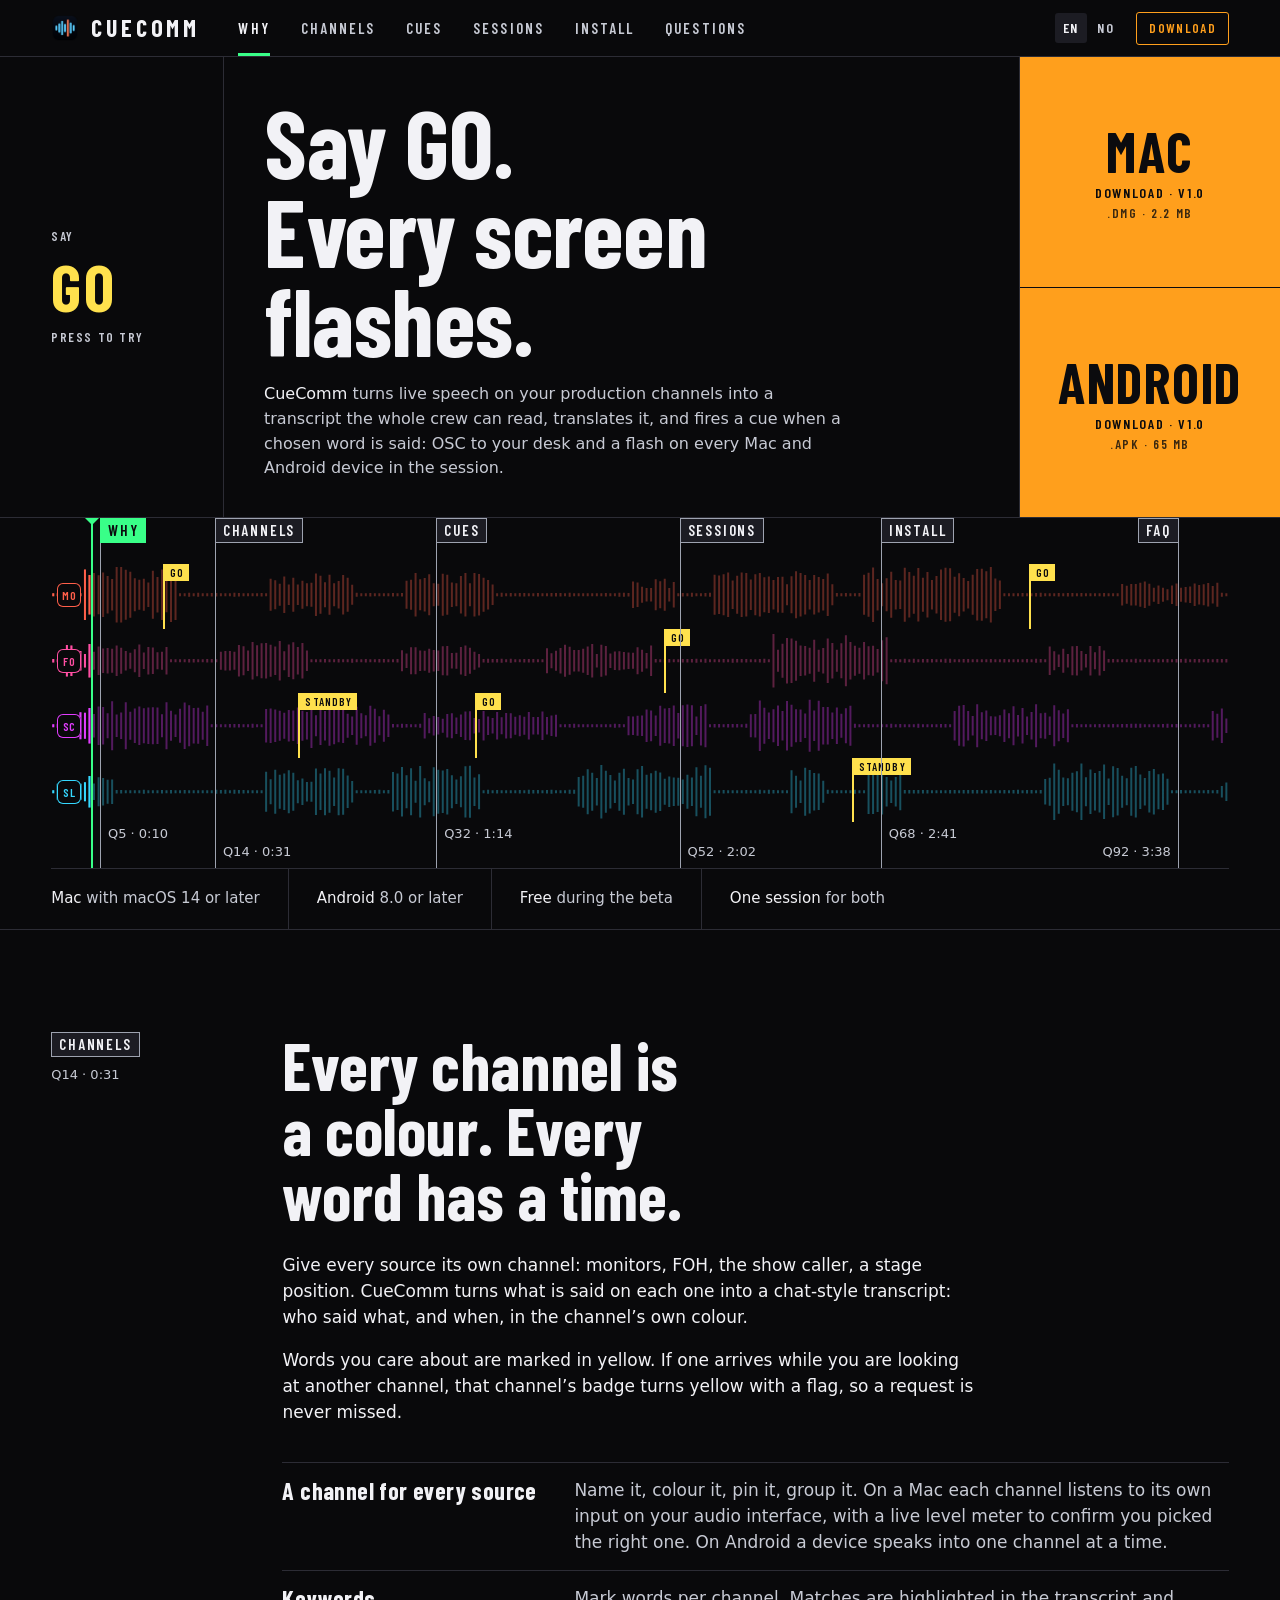
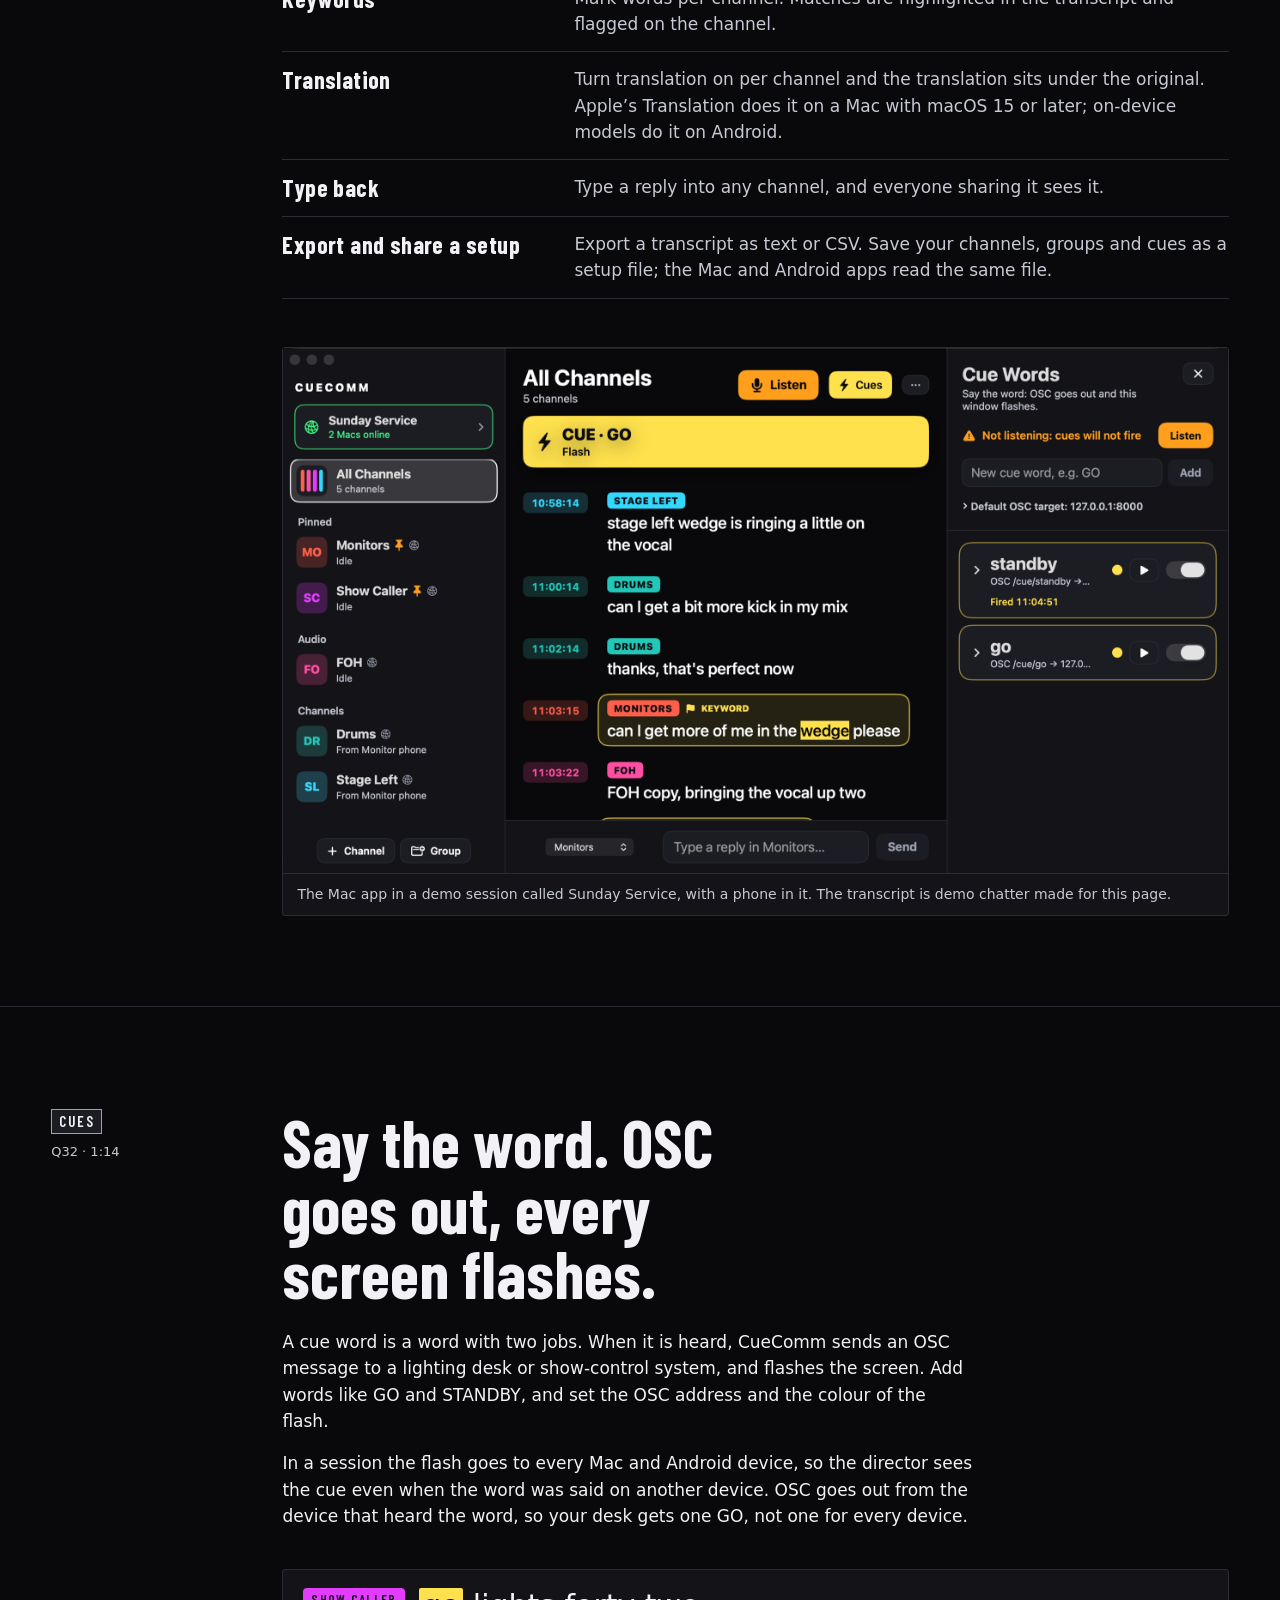
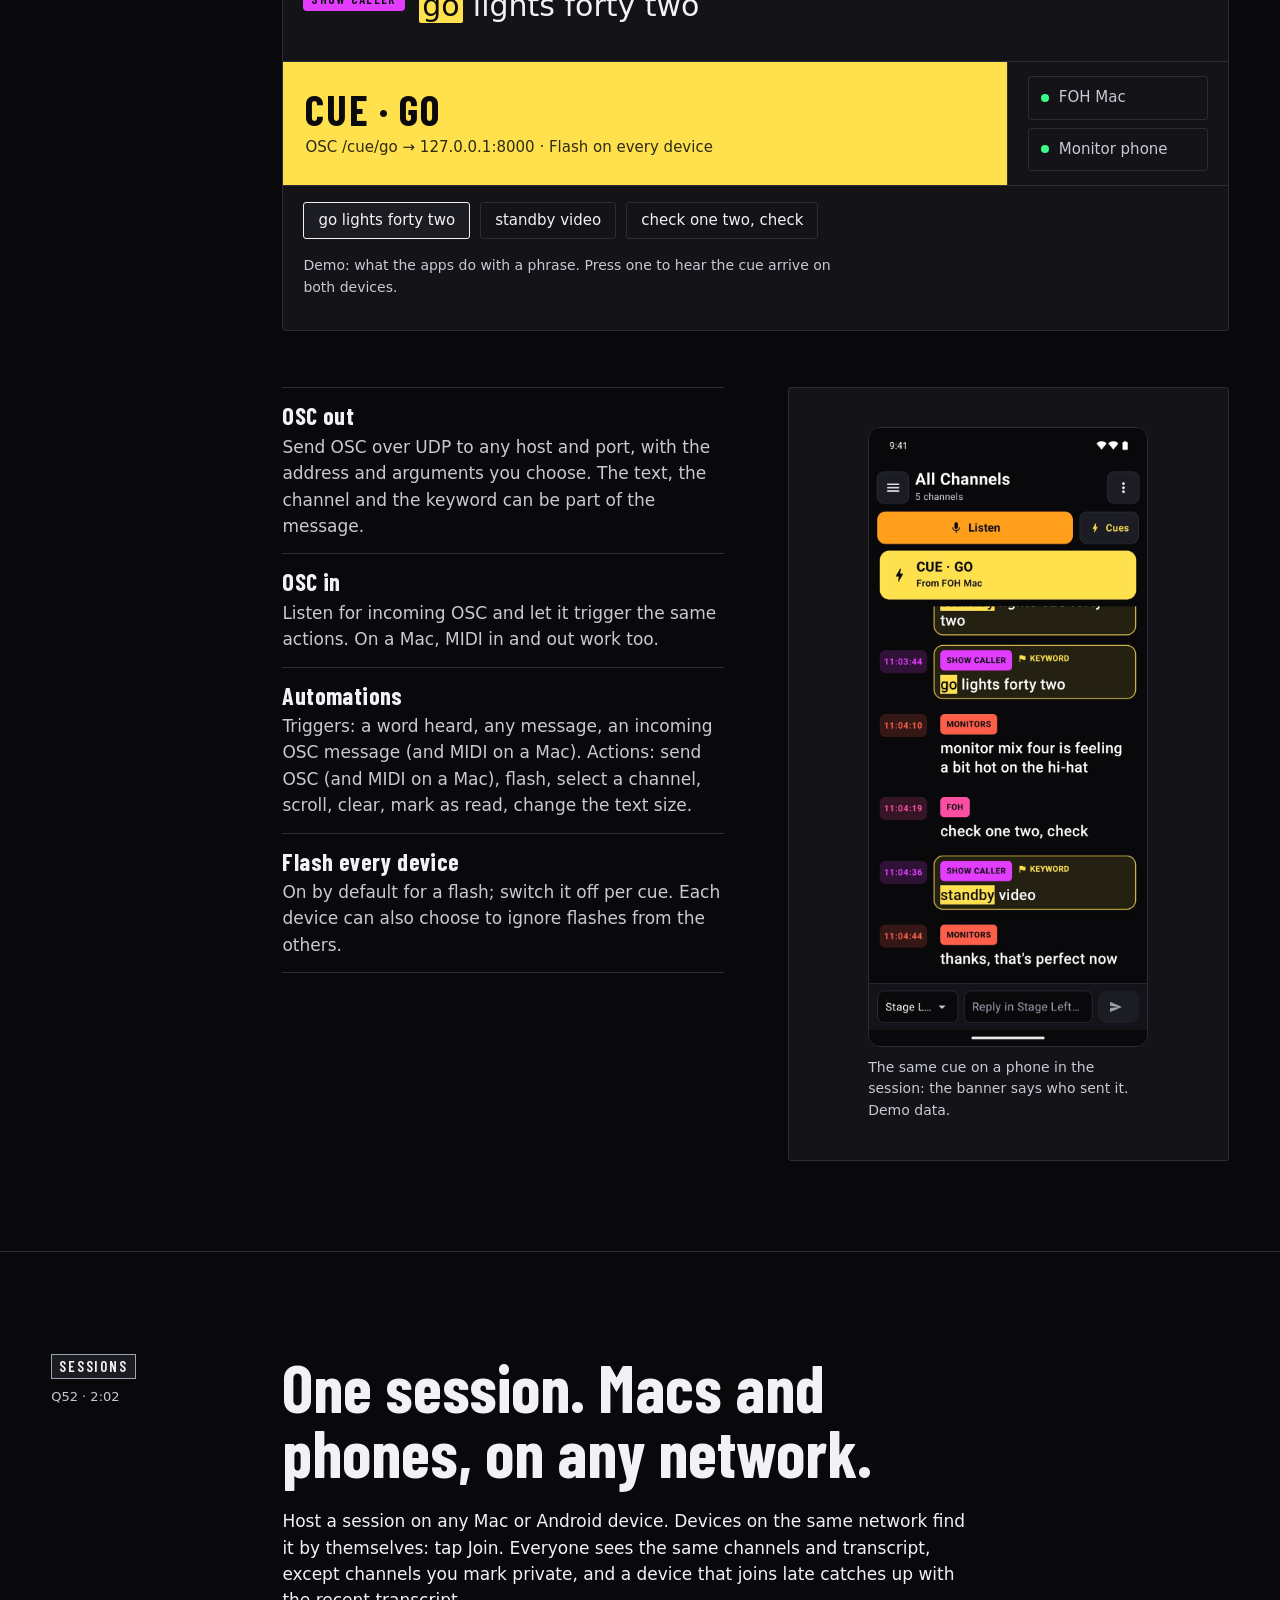
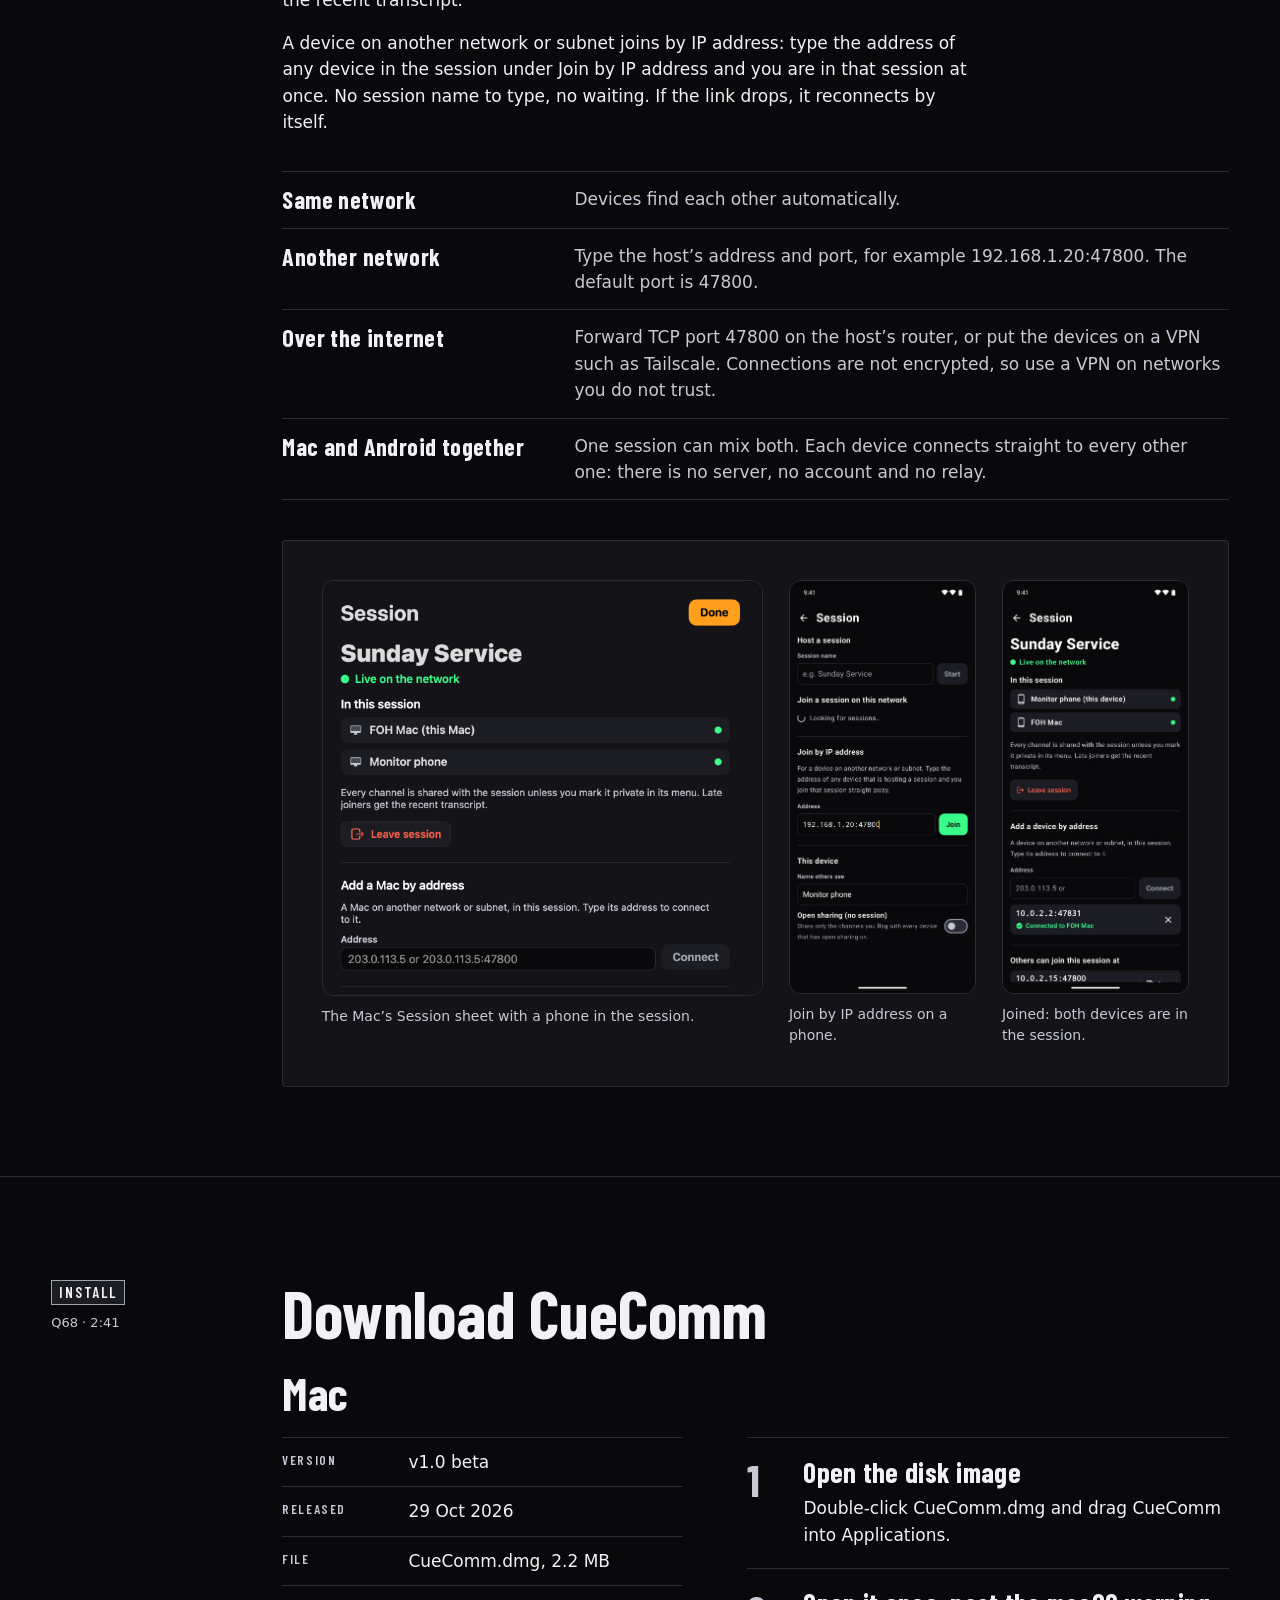
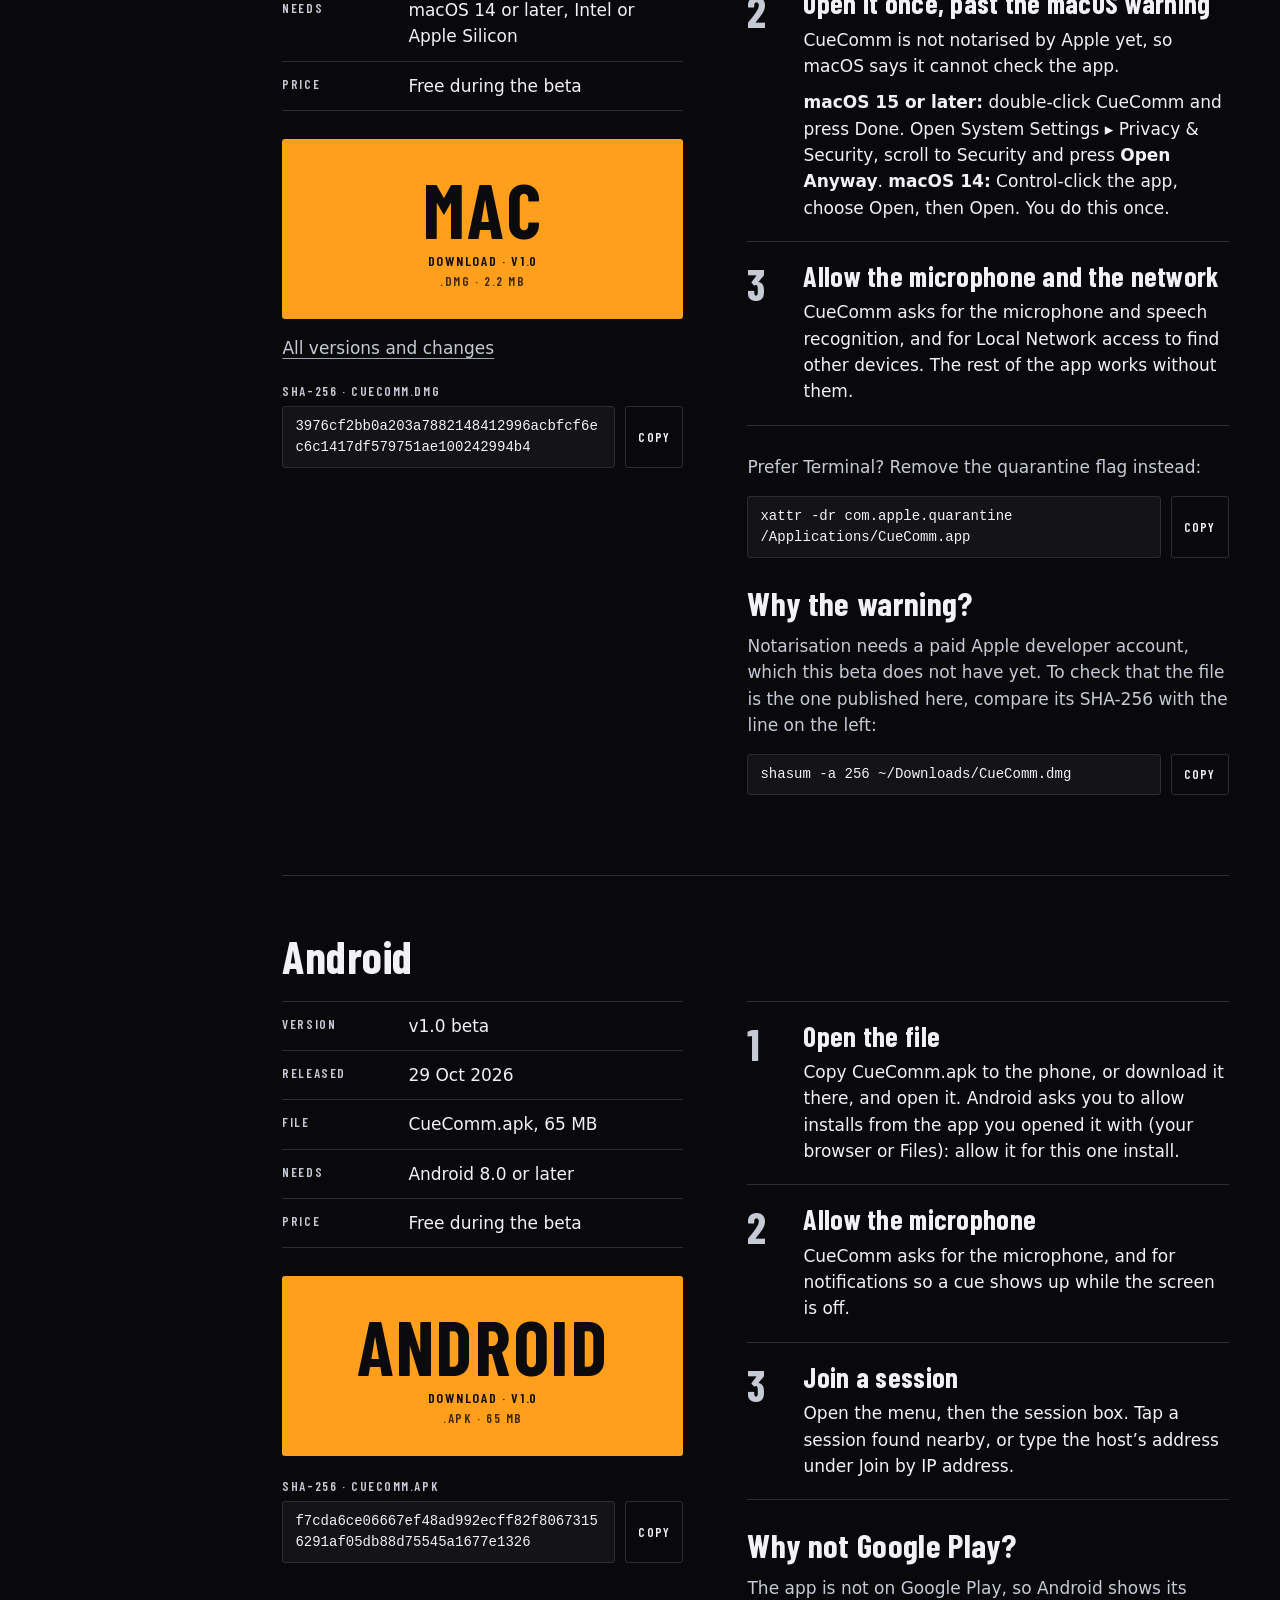
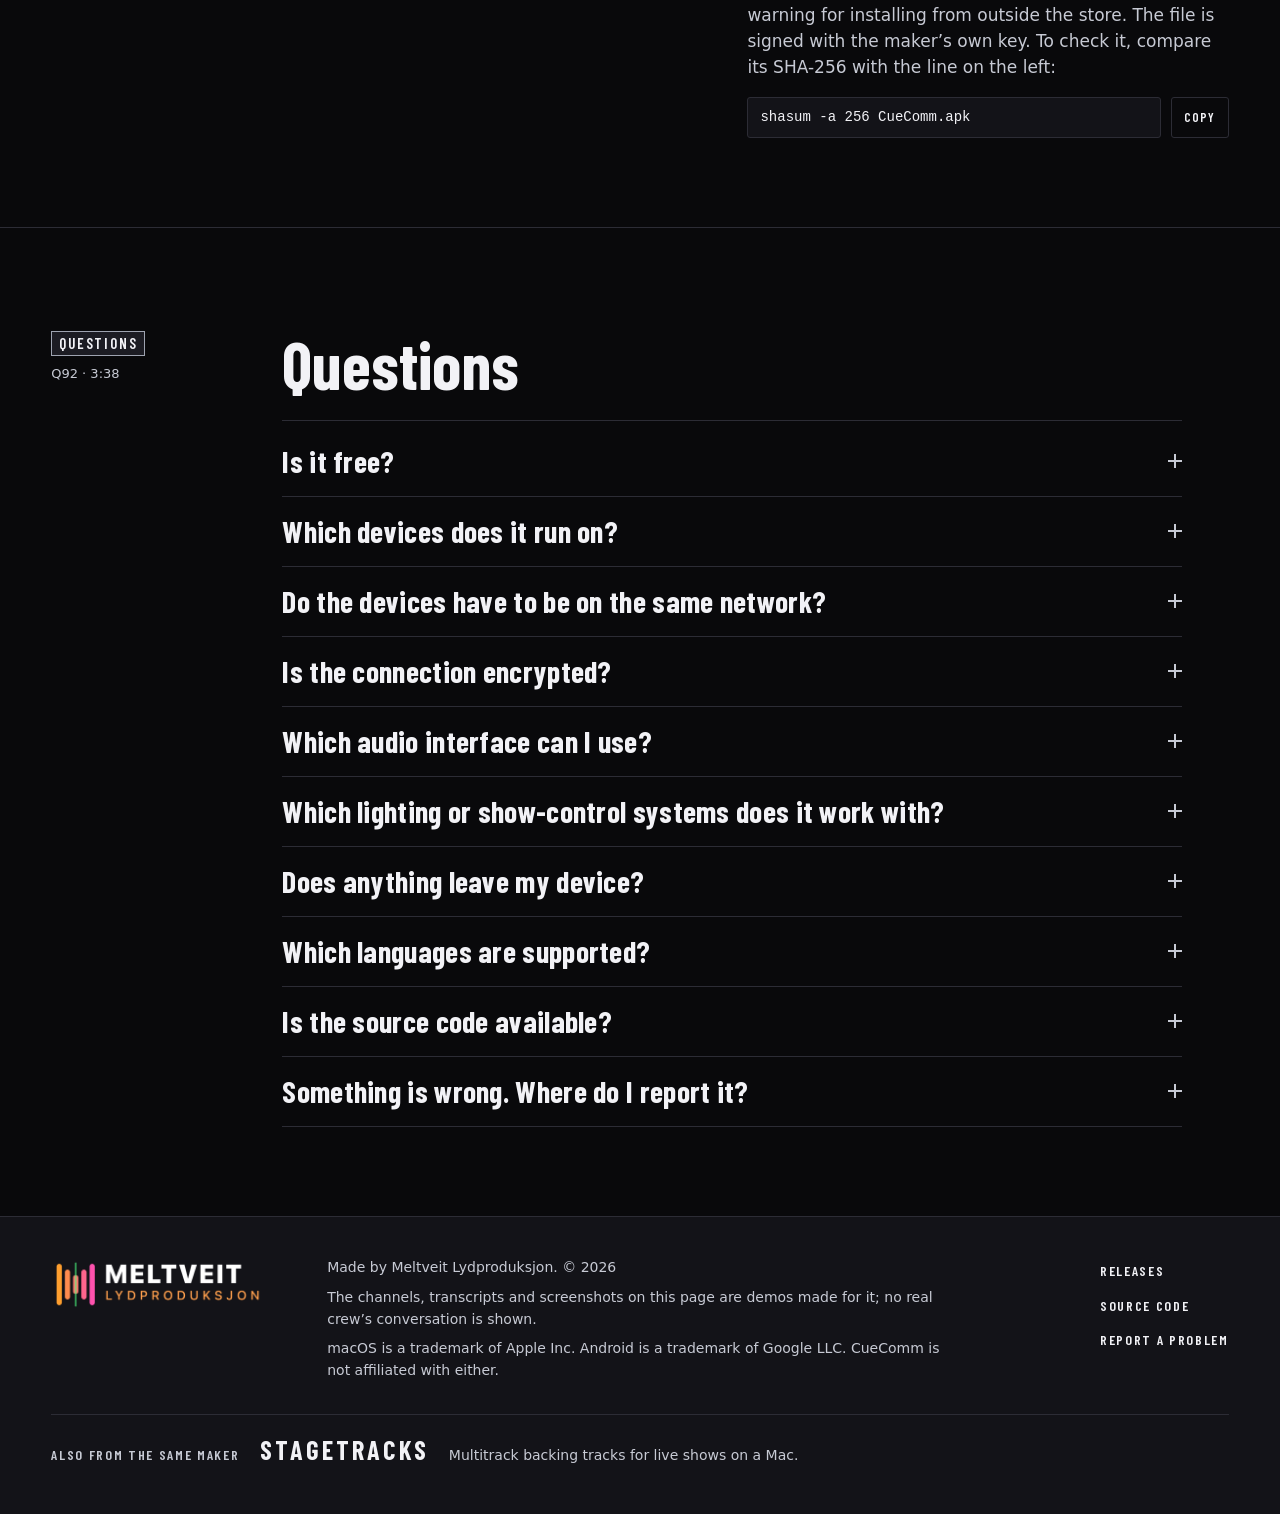
==== docs/index.html @ a085f65c "CueComm 1.0 beta: Mac and Android apps, website and release scripts Co-Authored-By: Claude Sonnet 5." ====
<!doctype html>
<html lang="en">
<head>
<meta charset="utf-8">
<meta name="viewport" content="width=device-width, initial-scale=1">
<title>CueComm: live crew chat, translation and cues for Mac and Android</title>
<meta name="description" content="CueComm turns live speech on your production channels into a transcript, translates it and fires cues: OSC to your desk and a flash on every Mac and Android device in the session. Free beta.">
<meta name="theme-color" content="#09090B">
<meta name="color-scheme" content="dark">
<link rel="canonical" href="https://the13thmoose.github.io/CueComm/"><link rel="alternate" hreflang="no" href="https://the13thmoose.github.io/CueComm/no/"><meta property="og:title" content="CueComm: live crew chat, translation and cues for Mac and Android"><meta property="og:description" content="CueComm turns live speech on your production channels into a transcript, translates it and fires cues: OSC to your desk and a flash on every Mac and Android device in the session. Free beta."><meta property="og:type" content="website"><meta property="og:image" content="https://the13thmoose.github.io/CueComm/assets/img/og.png"><meta name="twitter:card" content="summary_large_image">
<link rel="icon" type="image/png" sizes="32x32" href="assets/img/favicon-32.png">
<link rel="apple-touch-icon" href="assets/img/apple-touch-icon.png">
<link rel="preload" href="assets/fonts/barlow-condensed-700.woff2" as="font" type="font/woff2" crossorigin>
<link rel="stylesheet" href="assets/site.css">
</head>
<body>
<a class="skip" href="#main">Skip to the content</a>
<svg width="0" height="0" style="position:absolute" aria-hidden="true" focusable="false"><defs><path id="ld0" vector-effect="non-scaling-stroke" d="M2.3 28.5V31.5M6.9 28.5V31.5M11.5 28.5V31.5M16.2 28.5V31.5M20.8 28.5V31.5M25.4 28.5V31.5M30.0 28.5V31.5M34.6 5.4V54.6M39.2 10.7V49.3M43.8 8.7V51.3M48.5 11.0V49.0M53.1 8.4V51.6M57.7 11.7V48.3M62.3 14.6V45.4M66.9 2.9V57.1M71.5 2.9V57.1M76.2 5.5V54.5M80.8 7.6V52.4M85.4 14.0V46.0M90.0 15.4V44.6M94.6 14.4V45.6M99.2 18.0V42.0M103.8 6.7V53.3M108.5 12.6V47.4M113.1 5.4V54.6M117.7 12.9V47.1M122.3 3.5V56.5M126.9 5.4V54.6M131.5 28.5V31.5M136.2 28.5V31.5M140.8 28.1V31.9M145.4 28.5V31.5M150.0 28.1V31.9M154.6 28.5V31.5M159.2 28.5V31.5M163.8 28.4V31.6M168.5 28.2V31.8M173.1 28.5V31.5M177.7 28.5V31.5M182.3 28.5V31.5M186.9 28.1V31.9M191.5 28.3V31.7M196.2 28.5V31.5M200.8 28.5V31.5M205.4 28.5V31.5M210.0 28.5V31.5M214.6 28.2V31.8M219.2 28.5V31.5M223.8 14.5V45.5M228.5 15.9V44.1M233.1 19.2V40.8M237.7 12.3V47.7M242.3 19.9V40.1M246.9 13.4V46.6M251.5 20.1V39.9M256.2 16.3V43.7M260.8 18.9V41.1M265.4 18.2V41.8M270.0 9.3V50.7M274.6 11.4V48.6M279.2 17.7V42.3M283.8 10.4V49.6M288.5 18.9V41.1M293.1 16.6V43.4M297.7 10.8V49.2M302.3 13.5V46.5M306.9 20.3V39.7M311.5 28.1V31.9M316.2 28.5V31.5M320.8 28.5V31.5M325.4 28.3V31.7M330.0 28.5V31.5M334.6 28.5V31.5M339.2 28.5V31.5M343.8 28.5V31.5M348.5 28.4V31.6M353.1 28.5V31.5M357.7 28.4V31.6M362.3 16.4V43.6M366.9 15.3V44.7M371.5 8.7V51.3M376.2 14.9V45.1M380.8 13.7V46.3M385.4 9.9V50.1M390.0 18.9V41.1M394.6 19.2V40.8M399.2 9.4V50.6M403.8 10.5V49.5M408.5 18.0V42.0M413.1 18.8V41.2M417.7 11.6V48.4M422.3 8.9V51.1M426.9 18.7V41.3M431.5 8.8V51.2M436.2 9.7V50.3M440.8 13.4V46.6M445.4 15.7V44.3M450.0 19.9V40.1M454.6 28.5V31.5M459.2 28.1V31.9M463.8 28.5V31.5M468.5 28.3V31.7M473.1 28.5V31.5M477.7 28.2V31.8M482.3 28.4V31.6M486.9 28.5V31.5M491.5 28.5V31.5M496.2 28.3V31.7M500.8 28.5V31.5M505.4 28.5V31.5M510.0 28.4V31.6M514.6 28.2V31.8M519.2 28.4V31.6M523.8 28.5V31.5M528.5 28.1V31.9M533.1 28.5V31.5M537.7 28.5V31.5M542.3 28.5V31.5M546.9 28.5V31.5M551.5 28.5V31.5M556.2 28.5V31.5M560.8 28.5V31.5M565.4 28.4V31.6M570.0 28.5V31.5M574.6 28.5V31.5M579.2 28.1V31.9M583.8 28.1V31.9M588.5 28.4V31.6M593.1 17.0V43.0M597.7 18.0V42.0M602.3 22.3V37.7M606.9 23.3V36.7M611.5 23.4V36.6M616.2 14.9V45.1M620.8 16.9V43.1M625.4 14.4V45.6M630.0 23.4V36.6M634.6 17.5V42.5M639.2 28.5V31.5M643.8 28.3V31.7M648.5 28.5V31.5M653.1 28.1V31.9M657.7 28.5V31.5M662.3 28.5V31.5M666.9 28.3V31.7M671.5 28.1V31.9M676.2 10.6V49.4M680.8 11.1V48.9M685.4 9.9V50.1M690.0 8.2V51.8M694.6 16.0V44.0M699.2 11.4V48.6M703.8 8.4V51.6M708.5 8.8V51.2M713.1 15.1V44.9M717.7 9.9V50.1M722.3 8.9V51.1M726.9 12.9V47.1M731.5 12.2V47.8M736.2 15.5V44.5M740.8 12.8V47.2M745.4 12.4V47.6M750.0 19.7V40.3M754.6 12.0V48.0M759.2 7.1V52.9M763.8 8.7V51.3M768.5 10.8V49.2M773.1 15.5V44.5M777.7 10.7V49.3M782.3 12.8V47.2M786.9 14.7V45.3M791.5 9.2V50.8M796.2 19.7V40.3M800.8 28.3V31.7M805.4 28.5V31.5M810.0 28.4V31.6M814.6 28.5V31.5M819.2 28.5V31.5M823.8 28.3V31.7M828.5 10.5V49.5M833.1 8.6V51.4M837.7 3.5V56.5M842.3 14.6V45.4M846.9 18.7V41.3M851.5 13.8V46.2M856.2 7.5V52.5M860.8 15.5V44.5M865.4 16.0V44.0M870.0 3.7V56.3M874.6 7.8V52.2M879.2 11.5V48.5M883.8 3.9V56.1M888.5 13.4V46.6M893.1 7.7V52.3M897.7 15.5V44.5M902.3 11.6V48.4M906.9 5.4V54.6M911.5 3.6V56.4M916.2 4.1V55.9M920.8 12.4V47.6M925.4 9.1V50.9M930.0 13.6V46.4M934.6 16.6V43.4M939.2 10.6V49.4M943.8 4.9V55.1M948.5 4.7V55.3M953.1 7.0V53.0M957.7 3.0V57.0M962.3 14.2V45.8M966.9 16.0V44.0M971.5 28.5V31.5M976.2 28.5V31.5M980.8 28.5V31.5M985.4 28.5V31.5M990.0 28.4V31.6M994.6 28.5V31.5M999.2 28.5V31.5M1003.8 28.2V31.8M1008.5 28.1V31.9M1013.1 28.5V31.5M1017.7 28.5V31.5M1022.3 28.5V31.5M1026.9 28.2V31.8M1031.5 28.5V31.5M1036.2 28.3V31.7M1040.8 28.4V31.6M1045.4 28.5V31.5M1050.0 28.2V31.8M1054.6 28.5V31.5M1059.2 28.5V31.5M1063.8 28.5V31.5M1068.5 28.5V31.5M1073.1 28.2V31.8M1077.7 28.5V31.5M1082.3 28.5V31.5M1086.9 28.5V31.5M1091.5 19.6V40.4M1096.2 21.1V38.9M1100.8 19.6V40.4M1105.4 19.4V40.6M1110.0 18.2V41.8M1114.6 17.0V43.0M1119.2 19.2V40.8M1123.8 23.1V36.9M1128.5 20.9V39.1M1133.1 23.2V36.8M1137.7 24.6V35.4M1142.3 20.9V39.1M1146.9 19.0V41.0M1151.5 23.2V36.8M1156.2 22.5V37.5M1160.8 21.9V38.1M1165.4 19.1V40.9M1170.0 20.5V39.5M1174.6 19.7V40.3M1179.2 18.6V41.4M1183.8 21.5V38.5M1188.5 18.3V41.7M1193.1 28.1V31.9M1197.7 28.5V31.5"/><path id="ls0" vector-effect="non-scaling-stroke" d="M6.7 19.1V40.9M20.0 12.9V47.1M33.3 20.8V39.2M46.7 20.7V39.3M60.0 28.4V31.6M73.3 28.5V31.5M86.7 28.1V31.9M100.0 28.2V31.8M113.3 28.5V31.5M126.7 28.5V31.5M140.0 28.2V31.8M153.3 28.1V31.9M166.7 28.5V31.5M180.0 19.5V40.5M193.3 18.5V41.5M206.7 20.1V39.9M220.0 23.3V36.7M233.3 28.2V31.8M246.7 28.3V31.7M260.0 28.5V31.5M273.3 28.4V31.6M286.7 23.0V37.0M300.0 24.4V35.6M313.3 22.1V37.9M326.7 22.1V37.9M340.0 21.6V38.4M353.3 19.6V40.4M366.7 18.1V41.9M380.0 17.2V42.8M393.3 17.0V43.0M406.7 28.1V31.9M420.0 28.2V31.8M433.3 28.5V31.5M446.7 28.5V31.5M460.0 28.4V31.6M473.3 28.5V31.5M486.7 28.3V31.7M500.0 28.5V31.5M513.3 28.5V31.5M526.7 28.1V31.9M540.0 20.1V39.9M553.3 19.4V40.6M566.7 24.1V35.9M580.0 21.7V38.3M593.3 17.7V42.3M606.7 19.8V40.2M620.0 17.1V42.9M633.3 23.3V36.7M646.7 28.5V31.5M660.0 28.2V31.8M673.3 28.5V31.5M686.7 28.2V31.8M700.0 28.4V31.6M713.3 28.5V31.5M726.7 28.5V31.5M740.0 12.3V47.7M753.3 21.5V38.5M766.7 20.7V39.3M780.0 19.2V40.8M793.3 15.2V44.8M806.7 13.6V46.4M820.0 17.7V42.3M833.3 28.5V31.5M846.7 28.2V31.8M860.0 28.5V31.5M873.3 28.5V31.5M886.7 28.4V31.6M900.0 28.4V31.6M913.3 28.5V31.5M926.7 28.5V31.5M940.0 28.5V31.5M953.3 28.3V31.7M966.7 28.3V31.7M980.0 28.1V31.9M993.3 20.6V39.4M1006.7 24.0V36.0M1020.0 20.7V39.3M1033.3 19.2V40.8M1046.7 28.5V31.5M1060.0 28.5V31.5M1073.3 28.5V31.5M1086.7 28.5V31.5M1100.0 28.5V31.5M1113.3 28.5V31.5M1126.7 28.5V31.5M1140.0 28.2V31.8M1153.3 28.5V31.5M1166.7 28.4V31.6M1180.0 28.5V31.5M1193.3 28.5V31.5"/><path id="ld1" vector-effect="non-scaling-stroke" d="M2.3 28.4V31.6M6.9 28.5V31.5M11.5 28.3V31.7M16.2 14.7V45.3M20.8 15.1V44.9M25.4 21.2V38.8M30.0 20.4V39.6M34.6 23.3V36.7M39.2 13.7V46.3M43.8 21.2V38.8M48.5 16.2V43.8M53.1 18.1V41.9M57.7 17.5V42.5M62.3 18.2V41.8M66.9 15.2V44.8M71.5 17.4V42.6M76.2 20.4V39.6M80.8 22.3V37.7M85.4 18.7V41.3M90.0 14.2V45.8M94.6 22.0V38.0M99.2 16.6V43.4M103.8 17.1V42.9M108.5 21.8V38.2M113.1 21.3V38.7M117.7 16.6V43.4M122.3 28.5V31.5M126.9 28.5V31.5M131.5 28.5V31.5M136.2 28.5V31.5M140.8 28.3V31.7M145.4 28.4V31.6M150.0 28.5V31.5M154.6 28.5V31.5M159.2 28.2V31.8M163.8 28.2V31.8M168.5 28.5V31.5M173.1 21.2V38.8M177.7 20.5V39.5M182.3 20.5V39.5M186.9 21.3V38.7M191.5 14.7V45.3M196.2 15.9V44.1M200.8 19.9V40.1M205.4 11.7V48.3M210.0 14.9V45.1M214.6 13.0V47.0M219.2 12.7V47.3M223.8 14.3V45.7M228.5 16.1V43.9M233.1 10.8V49.2M237.7 20.7V39.3M242.3 14.2V45.8M246.9 12.0V48.0M251.5 16.7V43.3M256.2 12.7V47.3M260.8 20.1V39.9M265.4 28.5V31.5M270.0 28.5V31.5M274.6 28.5V31.5M279.2 28.3V31.7M283.8 28.5V31.5M288.5 28.5V31.5M293.1 28.2V31.8M297.7 28.5V31.5M302.3 28.5V31.5M306.9 28.1V31.9M311.5 28.5V31.5M316.2 28.5V31.5M320.8 28.4V31.6M325.4 28.5V31.5M330.0 28.5V31.5M334.6 28.3V31.7M339.2 28.4V31.6M343.8 28.5V31.5M348.5 28.5V31.5M353.1 28.4V31.6M357.7 19.7V40.3M362.3 23.0V37.0M366.9 16.9V43.1M371.5 16.8V43.2M376.2 20.0V40.0M380.8 20.2V39.8M385.4 18.3V41.7M390.0 19.6V40.4M394.6 20.1V39.9M399.2 15.9V44.1M403.8 15.6V44.4M408.5 22.5V37.5M413.1 22.3V37.7M417.7 16.7V43.3M422.3 15.1V44.9M426.9 17.2V42.8M431.5 21.2V38.8M436.2 23.4V36.6M440.8 28.2V31.8M445.4 28.1V31.9M450.0 28.3V31.7M454.6 28.3V31.7M459.2 28.1V31.9M463.8 28.5V31.5M468.5 28.1V31.9M473.1 28.5V31.5M477.7 28.5V31.5M482.3 28.2V31.8M486.9 28.3V31.7M491.5 28.2V31.8M496.2 28.5V31.5M500.8 28.5V31.5M505.4 17.7V42.3M510.0 22.8V37.2M514.6 20.2V39.8M519.2 17.6V42.4M523.8 14.3V45.7M528.5 16.4V43.6M533.1 19.6V40.4M537.7 19.5V40.5M542.3 18.4V41.6M546.9 16.2V43.8M551.5 13.7V46.3M556.2 23.4V36.6M560.8 14.4V45.6M565.4 15.6V44.4M570.0 23.0V37.0M574.6 21.0V39.0M579.2 20.8V39.2M583.8 21.4V38.6M588.5 21.9V38.1M593.1 22.1V37.9M597.7 16.8V43.2M602.3 19.2V40.8M606.9 22.4V37.6M611.5 15.2V44.8M616.2 28.2V31.8M620.8 28.5V31.5M625.4 28.2V31.8M630.0 28.3V31.7M634.6 28.5V31.5M639.2 28.5V31.5M643.8 28.3V31.7M648.5 28.2V31.8M653.1 28.2V31.8M657.7 28.1V31.9M662.3 28.5V31.5M666.9 28.1V31.9M671.5 28.5V31.5M676.2 28.5V31.5M680.8 28.5V31.5M685.4 28.4V31.6M690.0 28.5V31.5M694.6 28.1V31.9M699.2 28.3V31.7M703.8 28.2V31.8M708.5 28.3V31.7M713.1 28.5V31.5M717.7 28.5V31.5M722.3 28.4V31.6M726.9 28.1V31.9M731.5 28.5V31.5M736.2 4.0V56.0M740.8 19.3V40.7M745.4 13.3V46.7M750.0 7.8V52.2M754.6 8.4V51.6M759.2 10.5V49.5M763.8 15.2V44.8M768.5 15.7V44.3M773.1 17.4V42.6M777.7 9.5V50.5M782.3 19.3V40.7M786.9 17.5V42.5M791.5 8.3V51.7M796.2 12.6V47.4M800.8 19.3V40.7M805.4 12.9V47.1M810.0 5.1V54.9M814.6 11.6V48.4M819.2 15.4V44.6M823.8 17.4V42.6M828.5 11.7V48.3M833.1 15.8V44.2M837.7 15.3V44.7M842.3 18.6V41.4M846.9 10.1V49.9M851.5 7.1V52.9M856.2 28.5V31.5M860.8 28.4V31.6M865.4 28.5V31.5M870.0 28.1V31.9M874.6 28.5V31.5M879.2 28.1V31.9M883.8 28.5V31.5M888.5 28.4V31.6M893.1 28.2V31.8M897.7 28.4V31.6M902.3 28.5V31.5M906.9 28.5V31.5M911.5 28.1V31.9M916.2 28.1V31.9M920.8 28.5V31.5M925.4 28.5V31.5M930.0 28.2V31.8M934.6 28.2V31.8M939.2 28.5V31.5M943.8 28.5V31.5M948.5 28.5V31.5M953.1 28.5V31.5M957.7 28.3V31.7M962.3 28.5V31.5M966.9 28.5V31.5M971.5 28.3V31.7M976.2 28.5V31.5M980.8 28.5V31.5M985.4 28.5V31.5M990.0 28.5V31.5M994.6 28.2V31.8M999.2 28.5V31.5M1003.8 28.1V31.9M1008.5 28.3V31.7M1013.1 28.5V31.5M1017.7 16.2V43.8M1022.3 20.8V39.2M1026.9 23.8V36.2M1031.5 18.3V41.7M1036.2 23.5V36.5M1040.8 15.9V44.1M1045.4 15.5V44.5M1050.0 20.6V39.4M1054.6 23.3V36.7M1059.2 15.6V44.4M1063.8 21.8V38.2M1068.5 15.5V44.5M1073.1 19.9V40.1M1077.7 28.2V31.8M1082.3 28.2V31.8M1086.9 28.5V31.5M1091.5 28.5V31.5M1096.2 28.5V31.5M1100.8 28.5V31.5M1105.4 28.1V31.9M1110.0 28.5V31.5M1114.6 28.5V31.5M1119.2 28.5V31.5M1123.8 28.5V31.5M1128.5 28.2V31.8M1133.1 28.5V31.5M1137.7 28.4V31.6M1142.3 28.5V31.5M1146.9 28.2V31.8M1151.5 28.2V31.8M1156.2 28.1V31.9M1160.8 28.5V31.5M1165.4 28.3V31.7M1170.0 28.3V31.7M1174.6 28.5V31.5M1179.2 28.3V31.7M1183.8 28.5V31.5M1188.5 28.4V31.6M1193.1 28.2V31.8M1197.7 28.2V31.8"/><path id="ls1" vector-effect="non-scaling-stroke" d="M6.7 28.5V31.5M20.0 28.5V31.5M33.3 10.6V49.4M46.7 6.2V53.8M60.0 10.2V49.8M73.3 15.8V44.2M86.7 7.1V52.9M100.0 13.5V46.5M113.3 4.1V55.9M126.7 16.1V43.9M140.0 9.0V51.0M153.3 12.5V47.5M166.7 28.1V31.9M180.0 28.5V31.5M193.3 28.2V31.8M206.7 28.5V31.5M220.0 28.5V31.5M233.3 28.5V31.5M246.7 28.5V31.5M260.0 28.1V31.9M273.3 28.1V31.9M286.7 28.1V31.9M300.0 28.4V31.6M313.3 28.5V31.5M326.7 11.5V48.5M340.0 9.3V50.7M353.3 14.8V45.2M366.7 4.0V56.0M380.0 18.2V41.8M393.3 15.8V44.2M406.7 16.3V43.7M420.0 16.9V43.1M433.3 18.5V41.5M446.7 28.5V31.5M460.0 28.5V31.5M473.3 15.6V44.4M486.7 19.1V40.9M500.0 18.4V41.6M513.3 20.9V39.1M526.7 22.5V37.5M540.0 19.0V41.0M553.3 17.5V42.5M566.7 23.3V36.7M580.0 28.4V31.6M593.3 28.5V31.5M606.7 28.3V31.7M620.0 28.5V31.5M633.3 28.5V31.5M646.7 28.5V31.5M660.0 28.2V31.8M673.3 28.5V31.5M686.7 28.5V31.5M700.0 28.1V31.9M713.3 18.4V41.6M726.7 18.3V41.7M740.0 21.7V38.3M753.3 18.1V41.9M766.7 14.9V45.1M780.0 10.7V49.3M793.3 28.5V31.5M806.7 28.5V31.5M820.0 28.5V31.5M833.3 28.3V31.7M846.7 28.5V31.5M860.0 28.5V31.5M873.3 28.5V31.5M886.7 7.4V52.6M900.0 4.9V55.1M913.3 17.7V42.3M926.7 13.0V47.0M940.0 18.2V41.8M953.3 8.4V51.6M966.7 6.0V54.0M980.0 17.9V42.1M993.3 28.3V31.7M1006.7 28.5V31.5M1020.0 28.5V31.5M1033.3 28.4V31.6M1046.7 28.5V31.5M1060.0 28.4V31.6M1073.3 28.5V31.5M1086.7 28.5V31.5M1100.0 28.5V31.5M1113.3 28.5V31.5M1126.7 28.5V31.5M1140.0 28.5V31.5M1153.3 18.3V41.7M1166.7 10.7V49.3M1180.0 13.7V46.3M1193.3 13.7V46.3"/><path id="ld2" vector-effect="non-scaling-stroke" d="M2.3 28.5V31.5M6.9 28.1V31.9M11.5 28.4V31.6M16.2 28.5V31.5M20.8 28.4V31.6M25.4 28.5V31.5M30.0 16.8V43.2M34.6 17.2V42.8M39.2 12.6V47.4M43.8 18.6V41.4M48.5 11.1V48.9M53.1 11.8V48.2M57.7 17.8V42.2M62.3 6.2V53.8M66.9 19.1V40.9M71.5 17.1V42.9M76.2 7.1V52.9M80.8 16.3V43.7M85.4 13.2V46.8M90.0 11.1V48.9M94.6 13.0V47.0M99.2 12.1V47.9M103.8 11.9V48.1M108.5 12.3V47.7M113.1 18.8V41.2M117.7 7.1V52.9M122.3 15.4V44.6M126.9 19.0V41.0M131.5 13.4V46.6M136.2 7.2V52.8M140.8 10.0V50.0M145.4 12.7V47.3M150.0 12.4V47.6M154.6 16.3V43.7M159.2 10.2V49.8M163.8 28.5V31.5M168.5 28.5V31.5M173.1 28.5V31.5M177.7 28.5V31.5M182.3 28.3V31.7M186.9 28.2V31.8M191.5 28.3V31.7M196.2 28.5V31.5M200.8 28.5V31.5M205.4 28.1V31.9M210.0 28.5V31.5M214.6 28.5V31.5M219.2 13.7V46.3M223.8 13.1V46.9M228.5 14.1V45.9M233.1 15.3V44.7M237.7 17.2V42.8M242.3 14.7V45.3M246.9 15.2V44.8M251.5 12.2V47.8M256.2 15.3V44.7M260.8 16.5V43.5M265.4 8.2V51.8M270.0 19.8V40.2M274.6 11.3V48.7M279.2 15.7V44.3M283.8 10.6V49.4M288.5 11.9V48.1M293.1 13.8V46.2M297.7 13.2V46.8M302.3 18.2V41.8M306.9 21.0V39.0M311.5 11.4V48.6M316.2 17.8V42.2M320.8 19.8V40.2M325.4 10.5V49.5M330.0 13.4V46.6M334.6 20.8V39.2M339.2 14.4V45.6M343.8 19.1V40.9M348.5 28.2V31.8M353.1 28.5V31.5M357.7 28.1V31.9M362.3 28.4V31.6M366.9 28.5V31.5M371.5 28.5V31.5M376.2 28.1V31.9M380.8 17.6V42.4M385.4 22.6V37.4M390.0 20.6V39.4M394.6 21.5V38.5M399.2 23.1V36.9M403.8 18.6V41.4M408.5 17.7V42.3M413.1 22.0V38.0M417.7 19.0V41.0M422.3 16.2V43.8M426.9 15.9V44.1M431.5 22.4V37.6M436.2 23.3V36.7M440.8 15.7V44.3M445.4 21.0V39.0M450.0 22.5V37.5M454.6 16.7V43.3M459.2 21.6V38.4M463.8 17.5V42.5M468.5 17.7V42.3M473.1 21.3V38.7M477.7 19.8V40.2M482.3 21.3V38.7M486.9 16.7V43.3M491.5 21.4V38.6M496.2 21.5V38.5M500.8 16.2V43.8M505.4 21.5V38.5M510.0 20.0V40.0M514.6 19.3V40.7M519.2 28.5V31.5M523.8 28.5V31.5M528.5 28.3V31.7M533.1 28.1V31.9M537.7 28.5V31.5M542.3 28.5V31.5M546.9 28.5V31.5M551.5 28.5V31.5M556.2 28.5V31.5M560.8 28.5V31.5M565.4 28.5V31.5M570.0 28.5V31.5M574.6 28.1V31.9M579.2 28.3V31.7M583.8 28.5V31.5M588.5 20.7V39.3M593.1 20.9V39.1M597.7 20.3V39.7M602.3 19.9V40.1M606.9 14.2V45.8M611.5 15.0V45.0M616.2 19.9V40.1M620.8 10.4V49.6M625.4 13.1V46.9M630.0 12.6V47.4M634.6 10.2V49.8M639.2 17.6V42.4M643.8 10.1V49.9M648.5 9.2V50.8M653.1 10.1V49.9M657.7 21.0V39.0M662.3 10.8V49.2M666.9 9.1V50.9M671.5 28.5V31.5M676.2 28.2V31.8M680.8 28.2V31.8M685.4 28.5V31.5M690.0 28.3V31.7M694.6 28.3V31.7M699.2 28.3V31.7M703.8 28.5V31.5M708.5 28.1V31.9M713.1 18.7V41.3M717.7 18.5V41.5M722.3 5.3V54.7M726.9 12.5V47.5M731.5 17.1V42.9M736.2 13.8V46.2M740.8 10.3V49.7M745.4 15.7V44.3M750.0 5.8V54.2M754.6 9.5V50.5M759.2 13.9V46.1M763.8 14.2V45.8M768.5 18.0V42.0M773.1 4.7V55.3M777.7 15.1V44.9M782.3 5.5V54.5M786.9 11.6V48.4M791.5 11.6V48.4M796.2 17.1V42.9M800.8 12.1V47.9M805.4 18.3V41.7M810.0 13.0V47.0M814.6 10.4V49.6M819.2 28.1V31.9M823.8 28.5V31.5M828.5 28.5V31.5M833.1 28.2V31.8M837.7 28.5V31.5M842.3 28.5V31.5M846.9 28.5V31.5M851.5 28.5V31.5M856.2 28.1V31.9M860.8 28.5V31.5M865.4 28.2V31.8M870.0 28.5V31.5M874.6 28.5V31.5M879.2 28.5V31.5M883.8 28.1V31.9M888.5 28.5V31.5M893.1 28.5V31.5M897.7 28.5V31.5M902.3 28.5V31.5M906.9 28.3V31.7M911.5 28.3V31.7M916.2 28.5V31.5M920.8 15.7V44.3M925.4 10.5V49.5M930.0 9.8V50.2M934.6 15.5V44.5M939.2 20.6V39.4M943.8 9.0V51.0M948.5 16.8V43.2M953.1 15.1V44.9M957.7 20.7V39.3M962.3 21.0V39.0M966.9 19.8V40.2M971.5 14.2V45.8M976.2 17.9V42.1M980.8 10.9V49.1M985.4 19.4V40.6M990.0 12.8V47.2M994.6 21.0V39.0M999.2 16.6V43.4M1003.8 9.0V51.0M1008.5 17.9V42.1M1013.1 17.2V42.8M1017.7 20.9V39.1M1022.3 9.9V50.1M1026.9 14.9V45.1M1031.5 18.0V42.0M1036.2 14.0V46.0M1040.8 28.5V31.5M1045.4 28.2V31.8M1050.0 28.5V31.5M1054.6 28.5V31.5M1059.2 28.5V31.5M1063.8 28.5V31.5M1068.5 28.3V31.7M1073.1 28.5V31.5M1077.7 28.5V31.5M1082.3 28.4V31.6M1086.9 28.5V31.5M1091.5 28.4V31.6M1096.2 28.4V31.6M1100.8 28.1V31.9M1105.4 28.1V31.9M1110.0 28.1V31.9M1114.6 28.5V31.5M1119.2 28.5V31.5M1123.8 28.5V31.5M1128.5 28.5V31.5M1133.1 28.4V31.6M1137.7 28.1V31.9M1142.3 28.5V31.5M1146.9 28.2V31.8M1151.5 28.5V31.5M1156.2 28.5V31.5M1160.8 28.5V31.5M1165.4 28.1V31.9M1170.0 28.5V31.5M1174.6 28.3V31.7M1179.2 28.5V31.5M1183.8 15.5V44.5M1188.5 18.4V41.6M1193.1 13.1V46.9M1197.7 23.0V37.0"/><path id="ls2" vector-effect="non-scaling-stroke" d="M6.7 28.4V31.6M20.0 28.5V31.5M33.3 18.3V41.7M46.7 24.3V35.7M60.0 17.6V42.4M73.3 17.8V42.2M86.7 22.9V37.1M100.0 28.3V31.7M113.3 28.3V31.7M126.7 28.5V31.5M140.0 28.3V31.7M153.3 28.5V31.5M166.7 28.1V31.9M180.0 28.3V31.7M193.3 28.1V31.9M206.7 28.5V31.5M220.0 28.5V31.5M233.3 28.4V31.6M246.7 12.5V47.5M260.0 18.3V41.7M273.3 8.6V51.4M286.7 9.2V50.8M300.0 16.7V43.3M313.3 18.8V41.2M326.7 11.6V48.4M340.0 15.2V44.8M353.3 28.4V31.6M366.7 28.5V31.5M380.0 28.5V31.5M393.3 28.5V31.5M406.7 28.5V31.5M420.0 28.5V31.5M433.3 28.3V31.7M446.7 14.5V45.5M460.0 10.0V50.0M473.3 12.9V47.1M486.7 8.0V52.0M500.0 11.2V48.8M513.3 16.0V44.0M526.7 28.5V31.5M540.0 28.5V31.5M553.3 28.5V31.5M566.7 28.2V31.8M580.0 28.2V31.8M593.3 28.3V31.7M606.7 28.5V31.5M620.0 28.4V31.6M633.3 19.3V40.7M646.7 9.1V50.9M660.0 12.2V47.8M673.3 11.0V49.0M686.7 12.8V47.2M700.0 15.4V44.6M713.3 9.6V50.4M726.7 8.1V51.9M740.0 17.8V42.2M753.3 28.5V31.5M766.7 28.3V31.7M780.0 28.3V31.7M793.3 28.5V31.5M806.7 28.5V31.5M820.0 28.1V31.9M833.3 28.5V31.5M846.7 28.5V31.5M860.0 28.3V31.7M873.3 28.5V31.5M886.7 28.1V31.9M900.0 22.1V37.9M913.3 17.3V42.7M926.7 21.7V38.3M940.0 17.6V42.4M953.3 18.7V41.3M966.7 18.8V41.2M980.0 28.5V31.5M993.3 28.5V31.5M1006.7 28.5V31.5M1020.0 28.5V31.5M1033.3 19.2V40.8M1046.7 24.1V35.9M1060.0 22.7V37.3M1073.3 20.0V40.0M1086.7 23.3V36.7M1100.0 21.9V38.1M1113.3 22.7V37.3M1126.7 19.1V40.9M1140.0 28.5V31.5M1153.3 28.1V31.9M1166.7 28.4V31.6M1180.0 28.3V31.7M1193.3 28.5V31.5"/><path id="ld3" vector-effect="non-scaling-stroke" d="M2.3 28.5V31.5M6.9 22.1V37.9M11.5 23.4V36.6M16.2 23.1V36.9M20.8 23.3V36.7M25.4 20.2V39.8M30.0 22.1V37.9M34.6 20.7V39.3M39.2 14.7V45.3M43.8 22.0V38.0M48.5 15.8V44.2M53.1 16.5V43.5M57.7 18.2V41.8M62.3 18.1V41.9M66.9 28.3V31.7M71.5 28.4V31.6M76.2 28.5V31.5M80.8 28.5V31.5M85.4 28.5V31.5M90.0 28.5V31.5M94.6 28.1V31.9M99.2 28.5V31.5M103.8 28.5V31.5M108.5 28.5V31.5M113.1 28.2V31.8M117.7 28.5V31.5M122.3 28.3V31.7M126.9 28.5V31.5M131.5 28.5V31.5M136.2 28.4V31.6M140.8 28.5V31.5M145.4 28.5V31.5M150.0 28.5V31.5M154.6 28.5V31.5M159.2 28.5V31.5M163.8 28.5V31.5M168.5 28.1V31.9M173.1 28.3V31.7M177.7 28.1V31.9M182.3 28.5V31.5M186.9 28.1V31.9M191.5 28.2V31.8M196.2 28.4V31.6M200.8 28.5V31.5M205.4 28.5V31.5M210.0 28.5V31.5M214.6 28.5V31.5M219.2 10.4V49.6M223.8 17.9V42.1M228.5 8.6V51.4M233.1 13.4V46.6M237.7 12.1V47.9M242.3 9.0V51.0M246.9 11.5V48.5M251.5 18.7V41.3M256.2 17.1V42.9M260.8 20.6V39.4M265.4 20.2V39.8M270.0 7.2V52.8M274.6 12.3V47.7M279.2 7.0V53.0M283.8 9.6V50.4M288.5 16.2V43.8M293.1 7.0V53.0M297.7 7.6V52.4M302.3 14.2V45.8M306.9 19.4V40.6M311.5 28.5V31.5M316.2 28.5V31.5M320.8 28.5V31.5M325.4 28.5V31.5M330.0 28.3V31.7M334.6 28.1V31.9M339.2 28.5V31.5M343.8 28.2V31.8M348.5 10.7V49.3M353.1 12.3V47.7M357.7 5.8V54.2M362.3 13.9V46.1M366.9 7.1V52.9M371.5 19.2V40.8M376.2 4.9V55.1M380.8 16.9V43.1M385.4 19.7V40.3M390.0 6.2V53.8M394.6 8.6V51.4M399.2 9.3V50.7M403.8 7.9V52.1M408.5 13.9V46.1M413.1 18.0V42.0M417.7 14.8V45.2M422.3 5.0V55.0M426.9 4.6V55.4M431.5 16.2V43.8M436.2 12.9V47.1M440.8 28.5V31.5M445.4 28.1V31.9M450.0 28.5V31.5M454.6 28.2V31.8M459.2 28.5V31.5M463.8 28.5V31.5M468.5 28.5V31.5M473.1 28.5V31.5M477.7 28.2V31.8M482.3 28.5V31.5M486.9 28.1V31.9M491.5 28.2V31.8M496.2 28.3V31.7M500.8 28.5V31.5M505.4 28.4V31.6M510.0 28.1V31.9M514.6 28.5V31.5M519.2 28.5V31.5M523.8 28.5V31.5M528.5 28.1V31.9M533.1 28.1V31.9M537.7 15.5V44.5M542.3 14.4V45.6M546.9 8.1V51.9M551.5 11.4V48.6M556.2 16.5V43.5M560.8 3.9V56.1M565.4 9.6V50.4M570.0 13.7V46.3M574.6 19.1V40.9M579.2 11.4V48.6M583.8 7.6V52.4M588.5 16.6V43.4M593.1 18.1V41.9M597.7 8.0V52.0M602.3 4.9V55.1M606.9 13.5V46.5M611.5 12.0V48.0M616.2 9.4V50.6M620.8 11.2V48.8M625.4 17.4V42.6M630.0 15.1V44.9M634.6 16.2V43.8M639.2 16.3V43.7M643.8 18.1V41.9M648.5 13.3V46.7M653.1 16.0V44.0M657.7 6.0V54.0M662.3 14.4V45.6M666.9 4.2V55.8M671.5 6.6V53.4M676.2 28.5V31.5M680.8 28.5V31.5M685.4 28.4V31.6M690.0 28.5V31.5M694.6 28.5V31.5M699.2 28.5V31.5M703.8 28.5V31.5M708.5 28.3V31.7M713.1 28.5V31.5M717.7 28.5V31.5M722.3 28.1V31.9M726.9 28.5V31.5M731.5 28.1V31.9M736.2 28.3V31.7M740.8 28.5V31.5M745.4 28.5V31.5M750.0 28.5V31.5M754.6 9.0V51.0M759.2 14.3V45.7M763.8 19.1V40.9M768.5 6.6V53.4M773.1 8.8V51.2M777.7 11.6V48.4M782.3 12.2V47.8M786.9 19.3V40.7M791.5 28.1V31.9M796.2 28.5V31.5M800.8 28.5V31.5M805.4 28.5V31.5M810.0 28.5V31.5M814.6 28.5V31.5M819.2 28.1V31.9M823.8 28.5V31.5M828.5 28.5V31.5M833.1 8.3V51.7M837.7 8.3V51.7M842.3 10.3V49.7M846.9 7.7V52.3M851.5 15.6V44.4M856.2 19.1V40.9M860.8 15.6V44.4M865.4 12.0V48.0M870.0 28.2V31.8M874.6 28.3V31.7M879.2 28.4V31.6M883.8 28.4V31.6M888.5 28.4V31.6M893.1 28.4V31.6M897.7 28.5V31.5M902.3 28.5V31.5M906.9 28.5V31.5M911.5 28.5V31.5M916.2 28.4V31.6M920.8 28.2V31.8M925.4 28.5V31.5M930.0 28.3V31.7M934.6 28.4V31.6M939.2 28.3V31.7M943.8 28.2V31.8M948.5 28.3V31.7M953.1 28.5V31.5M957.7 28.4V31.6M962.3 28.5V31.5M966.9 28.5V31.5M971.5 28.3V31.7M976.2 28.5V31.5M980.8 28.4V31.6M985.4 28.1V31.9M990.0 28.5V31.5M994.6 28.2V31.8M999.2 28.3V31.7M1003.8 28.5V31.5M1008.5 28.3V31.7M1013.1 17.6V42.4M1017.7 16.3V43.7M1022.3 2.4V57.6M1026.9 8.6V51.4M1031.5 16.2V43.8M1036.2 16.8V43.2M1040.8 11.5V48.5M1045.4 9.9V50.1M1050.0 2.5V57.5M1054.6 15.8V44.2M1059.2 8.4V51.6M1063.8 11.6V48.4M1068.5 9.7V50.3M1073.1 3.3V56.7M1077.7 17.0V43.0M1082.3 5.1V54.9M1086.9 6.8V53.2M1091.5 14.5V45.5M1096.2 16.9V43.1M1100.8 6.5V53.5M1105.4 4.8V55.2M1110.0 13.2V46.8M1114.6 16.6V43.4M1119.2 9.7V50.3M1123.8 7.8V52.2M1128.5 13.0V47.0M1133.1 12.1V47.9M1137.7 17.2V42.8M1142.3 28.5V31.5M1146.9 28.5V31.5M1151.5 28.3V31.7M1156.2 28.5V31.5M1160.8 28.5V31.5M1165.4 28.5V31.5M1170.0 28.5V31.5M1174.6 28.5V31.5M1179.2 28.3V31.7M1183.8 28.5V31.5M1188.5 28.4V31.6M1193.1 24.3V35.7M1197.7 21.0V39.0"/><path id="ls3" vector-effect="non-scaling-stroke" d="M6.7 28.5V31.5M20.0 28.5V31.5M33.3 28.3V31.7M46.7 28.5V31.5M60.0 28.5V31.5M73.3 18.7V41.3M86.7 15.2V44.8M100.0 11.7V48.3M113.3 18.1V41.9M126.7 20.2V39.8M140.0 17.1V42.9M153.3 28.5V31.5M166.7 28.5V31.5M180.0 28.2V31.8M193.3 28.5V31.5M206.7 28.5V31.5M220.0 28.3V31.7M233.3 28.5V31.5M246.7 28.5V31.5M260.0 28.5V31.5M273.3 28.4V31.6M286.7 28.3V31.7M300.0 14.1V45.9M313.3 21.3V38.7M326.7 18.7V41.3M340.0 20.7V39.3M353.3 28.4V31.6M366.7 28.5V31.5M380.0 28.3V31.7M393.3 28.4V31.6M406.7 28.4V31.6M420.0 28.5V31.5M433.3 28.5V31.5M446.7 28.5V31.5M460.0 24.9V35.1M473.3 19.9V40.1M486.7 24.4V35.6M500.0 25.6V34.4M513.3 20.8V39.2M526.7 24.3V35.7M540.0 23.6V36.4M553.3 21.7V38.3M566.7 19.3V40.7M580.0 25.4V34.6M593.3 21.3V38.7M606.7 28.5V31.5M620.0 28.3V31.7M633.3 14.3V45.7M646.7 18.6V41.4M660.0 13.9V46.1M673.3 10.0V50.0M686.7 17.8V42.2M700.0 14.1V45.9M713.3 28.2V31.8M726.7 28.2V31.8M740.0 28.3V31.7M753.3 28.5V31.5M766.7 28.3V31.7M780.0 28.5V31.5M793.3 28.5V31.5M806.7 28.5V31.5M820.0 28.5V31.5M833.3 28.5V31.5M846.7 28.5V31.5M860.0 3.3V56.7M873.3 13.1V46.9M886.7 14.0V46.0M900.0 28.4V31.6M913.3 28.3V31.7M926.7 28.1V31.9M940.0 28.1V31.9M953.3 28.5V31.5M966.7 28.5V31.5M980.0 28.5V31.5M993.3 28.5V31.5M1006.7 10.0V50.0M1020.0 15.1V44.9M1033.3 4.3V55.7M1046.7 13.7V46.3M1060.0 4.4V55.6M1073.3 3.9V56.1M1086.7 8.2V51.8M1100.0 14.6V45.4M1113.3 18.1V41.9M1126.7 2.8V57.2M1140.0 28.1V31.9M1153.3 28.5V31.5M1166.7 28.5V31.5M1180.0 13.6V46.4M1193.3 19.0V41.0"/></defs></svg>
<header class="top"><div class="top-in"><a class="brand" href="./" aria-label="CueComm home"><img src="assets/img/favicon-64.png" alt="" width="28" height="28"><span>CUECOMM</span></a><div class="slot"><nav class="nav" aria-label="Sections"><a href="#why">Why</a><a href="#channels">Channels</a><a href="#cues">Cues</a><a href="#sessions">Sessions</a><a href="#install">Install</a><a href="#faq">Questions</a></nav><nav class="map mini" aria-label="Session map, current position"><div class="lanes" aria-hidden="true"><div class="lane"><i class="lc">MO</i><svg class="r dense" viewBox="0 0 1200 60" preserveAspectRatio="none"><use href="#ld0"/></svg><svg class="r sparse" viewBox="0 0 1200 60" preserveAspectRatio="none"><use href="#ls0"/></svg><svg class="p dense" viewBox="0 0 1200 60" preserveAspectRatio="none"><use href="#ld0"/></svg><svg class="p sparse" viewBox="0 0 1200 60" preserveAspectRatio="none"><use href="#ls0"/></svg></div><div class="lane"><i class="lc">FO</i><svg class="r dense" viewBox="0 0 1200 60" preserveAspectRatio="none"><use href="#ld1"/></svg><svg class="r sparse" viewBox="0 0 1200 60" preserveAspectRatio="none"><use href="#ls1"/></svg><svg class="p dense" viewBox="0 0 1200 60" preserveAspectRatio="none"><use href="#ld1"/></svg><svg class="p sparse" viewBox="0 0 1200 60" preserveAspectRatio="none"><use href="#ls1"/></svg></div><div class="lane"><i class="lc">SC</i><svg class="r dense" viewBox="0 0 1200 60" preserveAspectRatio="none"><use href="#ld2"/></svg><svg class="r sparse" viewBox="0 0 1200 60" preserveAspectRatio="none"><use href="#ls2"/></svg><svg class="p dense" viewBox="0 0 1200 60" preserveAspectRatio="none"><use href="#ld2"/></svg><svg class="p sparse" viewBox="0 0 1200 60" preserveAspectRatio="none"><use href="#ls2"/></svg></div><div class="lane"><i class="lc">SL</i><svg class="r dense" viewBox="0 0 1200 60" preserveAspectRatio="none"><use href="#ld3"/></svg><svg class="r sparse" viewBox="0 0 1200 60" preserveAspectRatio="none"><use href="#ls3"/></svg><svg class="p dense" viewBox="0 0 1200 60" preserveAspectRatio="none"><use href="#ld3"/></svg><svg class="p sparse" viewBox="0 0 1200 60" preserveAspectRatio="none"><use href="#ls3"/></svg></div><b class="cf" data-q="GO" style="left:9.5%;top:0%;height:25%"></b><b class="cf" data-q="STANDBY" style="left:21%;top:50%;height:25%"></b><b class="cf" data-q="GO" style="left:36%;top:50%;height:25%"></b><b class="cf" data-q="GO" style="left:52%;top:25%;height:25%"></b><b class="cf" data-q="STANDBY" style="left:68%;top:75%;height:25%"></b><b class="cf" data-q="GO" style="left:83%;top:0%;height:25%"></b></div><a class="fl on" href="#why" data-f="why" title="Why" style="--f:3.5%"><em>Why</em><small data-bar="Q">Q4 · 0:07</small></a><a class="fl" href="#channels" data-f="channels" title="Channels" style="--f:14%"><em>Channels</em><small data-bar="Q">Q14 · 0:31</small></a><a class="fl" href="#cues" data-f="cues" title="Cues" style="--f:30%"><em>Cues</em><small data-bar="Q">Q29 · 1:07</small></a><a class="fl" href="#sessions" data-f="sessions" title="Sessions" style="--f:52%"><em>Sessions</em><small data-bar="Q">Q50 · 1:58</small></a><a class="fl" href="#install" data-f="install" title="Install" style="--f:74%"><em>Install</em><small data-bar="Q">Q71 · 2:48</small></a><a class="fl flip" href="#faq" data-f="faq" title="Questions" style="--f:90%"><em>FAQ</em><small data-bar="Q">Q87 · 3:26</small></a><div class="ph"></div></nav></div><div class="tools"><div class="lang" role="group" aria-label="Language"><a href="./" hreflang="en" lang="en" aria-current="true">EN</a><a href="no/" hreflang="no" lang="no">NO</a></div><a class="btn dl-btn" href="#install">Download</a></div></div></header>
<div class="flash" aria-hidden="true"></div>
<div class="cuebar" role="status"><b></b><span></span></div>
<main id="main">
<section class="hero" id="why" data-part="why" aria-label="CueComm"><div class="call"><button class="nx" type="button" data-fire data-title="CUE · GO" data-detail="OSC /cue/go · Flash on every device in the session" aria-label="Try it: fire a GO cue. The page flashes."><span class="lab">Say</span><span class="cue">GO</span><span class="lab">Press to try</span></button><div class="mid"><h1>Say GO.<br>Every screen flashes.</h1><p class="lead"><b>CueComm</b> turns live speech on your production channels into a transcript the whole crew can read, translates it, and fires a cue when a chosen word is said: OSC to your desk and a flash on every Mac and Android device in the session.</p></div><div class="keys"><a class="key" href="https://github.com/The13ThMoose/CueComm/releases/latest/download/CueComm.dmg" data-os="mac"><b>MAC</b><span>Download · v1.0</span><span>.dmg · 2.2 MB</span></a><a class="key" href="https://github.com/The13ThMoose/CueComm/releases/latest/download/CueComm.apk" data-os="android"><b>ANDROID</b><span>Download · v1.0</span><span>.apk · 65 MB</span></a></div></div><nav class="map hero-map" aria-label="Session map"><div class="lanes" aria-hidden="true"><div class="lane"><i class="lc">MO</i><svg class="r dense" viewBox="0 0 1200 60" preserveAspectRatio="none"><use href="#ld0"/></svg><svg class="r sparse" viewBox="0 0 1200 60" preserveAspectRatio="none"><use href="#ls0"/></svg><svg class="p dense" viewBox="0 0 1200 60" preserveAspectRatio="none"><use href="#ld0"/></svg><svg class="p sparse" viewBox="0 0 1200 60" preserveAspectRatio="none"><use href="#ls0"/></svg></div><div class="lane"><i class="lc">FO</i><svg class="r dense" viewBox="0 0 1200 60" preserveAspectRatio="none"><use href="#ld1"/></svg><svg class="r sparse" viewBox="0 0 1200 60" preserveAspectRatio="none"><use href="#ls1"/></svg><svg class="p dense" viewBox="0 0 1200 60" preserveAspectRatio="none"><use href="#ld1"/></svg><svg class="p sparse" viewBox="0 0 1200 60" preserveAspectRatio="none"><use href="#ls1"/></svg></div><div class="lane"><i class="lc">SC</i><svg class="r dense" viewBox="0 0 1200 60" preserveAspectRatio="none"><use href="#ld2"/></svg><svg class="r sparse" viewBox="0 0 1200 60" preserveAspectRatio="none"><use href="#ls2"/></svg><svg class="p dense" viewBox="0 0 1200 60" preserveAspectRatio="none"><use href="#ld2"/></svg><svg class="p sparse" viewBox="0 0 1200 60" preserveAspectRatio="none"><use href="#ls2"/></svg></div><div class="lane"><i class="lc">SL</i><svg class="r dense" viewBox="0 0 1200 60" preserveAspectRatio="none"><use href="#ld3"/></svg><svg class="r sparse" viewBox="0 0 1200 60" preserveAspectRatio="none"><use href="#ls3"/></svg><svg class="p dense" viewBox="0 0 1200 60" preserveAspectRatio="none"><use href="#ld3"/></svg><svg class="p sparse" viewBox="0 0 1200 60" preserveAspectRatio="none"><use href="#ls3"/></svg></div><b class="cf" data-q="GO" style="left:9.5%;top:0%;height:25%"></b><b class="cf" data-q="STANDBY" style="left:21%;top:50%;height:25%"></b><b class="cf" data-q="GO" style="left:36%;top:50%;height:25%"></b><b class="cf" data-q="GO" style="left:52%;top:25%;height:25%"></b><b class="cf" data-q="STANDBY" style="left:68%;top:75%;height:25%"></b><b class="cf" data-q="GO" style="left:83%;top:0%;height:25%"></b></div><a class="fl on" href="#why" data-f="why" title="Why" style="--f:3.5%"><em>Why</em><small data-bar="Q">Q4 · 0:07</small></a><a class="fl" href="#channels" data-f="channels" title="Channels" style="--f:14%"><em>Channels</em><small data-bar="Q">Q14 · 0:31</small></a><a class="fl" href="#cues" data-f="cues" title="Cues" style="--f:30%"><em>Cues</em><small data-bar="Q">Q29 · 1:07</small></a><a class="fl" href="#sessions" data-f="sessions" title="Sessions" style="--f:52%"><em>Sessions</em><small data-bar="Q">Q50 · 1:58</small></a><a class="fl" href="#install" data-f="install" title="Install" style="--f:74%"><em>Install</em><small data-bar="Q">Q71 · 2:48</small></a><a class="fl flip" href="#faq" data-f="faq" title="Questions" style="--f:90%"><em>FAQ</em><small data-bar="Q">Q87 · 3:26</small></a><div class="ph"></div></nav><ul class="reqs"><li><b>Mac</b> with macOS 14 or later</li><li><b>Android</b> 8.0 or later</li><li><b>Free</b> during the beta</li><li><b>One session</b> for both</li></ul></section>
<section class="part" id="channels" data-part="channels" aria-labelledby="channels-h"><div class="in"><div class="gut"><span class="flag">Channels</span><span class="pos" data-bar="Q">Q14 · 0:31</span></div><div class="main"><h2 id="channels-h">Every channel is a colour. Every word has a time.</h2><p>Give every source its own channel: monitors, FOH, the show caller, a stage position. CueComm turns what is said on each one into a chat-style transcript: who said what, and when, in the channel’s own colour.</p><p>Words you care about are marked in yellow. If one arrives while you are looking at another channel, that channel’s badge turns yellow with a flag, so a request is never missed.</p><dl class="rows"><div><dt>A channel for every source</dt><dd>Name it, colour it, pin it, group it. On a Mac each channel listens to its own input on your audio interface, with a live level meter to confirm you picked the right one. On Android a device speaks into one channel at a time.</dd></div><div><dt>Keywords</dt><dd>Mark words per channel. Matches are highlighted in the transcript and flagged on the channel.</dd></div><div><dt>Translation</dt><dd>Turn translation on per channel and the translation sits under the original. Apple’s Translation does it on a Mac with macOS 15 or later; on-device models do it on Android.</dd></div><div><dt>Type back</dt><dd>Type a reply into any channel, and everyone sharing it sees it.</dd></div><div><dt>Export and share a setup</dt><dd>Export a transcript as text or CSV. Save your channels, groups and cues as a setup file; the Mac and Android apps read the same file.</dd></div></dl><figure class="shot"><div class="pan"><img src="assets/img/app-mac.png" alt="The CueComm Mac app in a session: channels on the left, the transcript with keywords marked in yellow, a CUE · GO banner on top and the cue words panel on the right." width="2200" height="1224" loading="lazy" decoding="async"></div><figcaption>The Mac app in a demo session called Sunday Service, with a phone in it. The transcript is demo chatter made for this page.</figcaption></figure></div></div></section>
<section class="part" id="cues" data-part="cues" aria-labelledby="cues-h"><div class="in"><div class="gut"><span class="flag">Cues</span><span class="pos" data-bar="Q">Q29 · 1:07</span></div><div class="main"><h2 id="cues-h">Say the word. OSC goes out, every screen flashes.</h2><p>A cue word is a word with two jobs. When it is heard, CueComm sends an OSC message to a lighting desk or show-control system, and flashes the screen. Add words like GO and STANDBY, and set the OSC address and the colour of the flash.</p><p>In a session the flash goes to every Mac and Android device, so the director sees the cue even when the word was said on another device. OSC goes out from the device that heard the word, so your desk gets one GO, not one for every device.</p><div class="demo" data-demo data-cue-label="CUE" data-idle-title="NO CUE"><div class="heard"><span class="hue">Show Caller</span><q data-heard></q></div><div class="out"><div class="banner" data-state="idle" aria-live="polite"><div><span class="t">NO CUE</span><span class="d"></span></div></div><div class="devs"><div class="dev"><i></i>FOH Mac</div><div class="dev"><i></i>Monitor phone</div></div></div><div class="chips" role="group" aria-label="Show Caller"><button class="chip" type="button" aria-pressed="true" data-text="go lights forty two" data-hit="go" data-cue="go" data-detail="OSC /cue/go → 127.0.0.1:8000 · Flash on every device">go lights forty two</button><button class="chip" type="button" aria-pressed="false" data-text="standby video" data-hit="standby" data-cue="standby" data-detail="OSC /cue/standby → 127.0.0.1:8000 · Flash on every device">standby video</button><button class="chip" type="button" aria-pressed="false" data-text="check one two, check" data-hit="" data-cue="" data-detail="No cue word in this line, so nothing fires.">check one two, check</button></div><p class="demo-note">Demo: what the apps do with a phrase. Press one to hear the cue arrive on both devices.</p></div><div class="split"><div><dl class="rows" style="margin-top:0"><div><dt>OSC out</dt><dd>Send OSC over UDP to any host and port, with the address and arguments you choose. The text, the channel and the keyword can be part of the message.</dd></div><div><dt>OSC in</dt><dd>Listen for incoming OSC and let it trigger the same actions. On a Mac, MIDI in and out work too.</dd></div><div><dt>Automations</dt><dd>Triggers: a word heard, any message, an incoming OSC message (and MIDI on a Mac). Actions: send OSC (and MIDI on a Mac), flash, select a channel, scroll, clear, mark as read, change the text size.</dd></div><div><dt>Flash every device</dt><dd>On by default for a flash; switch it off per cue. Each device can also choose to ignore flashes from the others.</dd></div></dl></div><div class="phones"><figure><img src="assets/img/phone-cue.jpg" alt="CueComm on an Android phone: a yellow CUE · GO banner reading From FOH Mac above the transcript." width="750" height="1667" loading="lazy" decoding="async"><figcaption>The same cue on a phone in the session: the banner says who sent it. Demo data.</figcaption></figure></div></div></div></div></section>
<section class="part" id="sessions" data-part="sessions" aria-labelledby="sessions-h"><div class="in"><div class="gut"><span class="flag">Sessions</span><span class="pos" data-bar="Q">Q50 · 1:58</span></div><div class="main"><h2 id="sessions-h">One session. Macs and phones, on any network.</h2><p>Host a session on any Mac or Android device. Devices on the same network find it by themselves: tap Join. Everyone sees the same channels and transcript, except channels you mark private, and a device that joins late catches up with the recent transcript.</p><p>A device on another network or subnet joins by IP address: type the address of any device in the session under Join by IP address and you are in that session at once. No session name to type, no waiting. If the link drops, it reconnects by itself.</p><dl class="rows"><div><dt>Same network</dt><dd>Devices find each other automatically.</dd></div><div><dt>Another network</dt><dd>Type the host’s address and port, for example 192.168.1.20:47800. The default port is 47800.</dd></div><div><dt>Over the internet</dt><dd>Forward TCP port 47800 on the host’s router, or put the devices on a VPN such as Tailscale. Connections are not encrypted, so use a VPN on networks you do not trust.</dd></div><div><dt>Mac and Android together</dt><dd>One session can mix both. Each device connects straight to every other one: there is no server, no account and no relay.</dd></div></dl><div class="phones trio"><figure style="flex:1.06 1 0"><img src="assets/img/app-mac-session.png" alt="The Session sheet of the Mac app: Sunday Service is live with two devices, and an address field for adding a device on another network." width="1240" height="1170" loading="lazy" decoding="async"><figcaption>The Mac’s Session sheet with a phone in the session.</figcaption></figure><figure style="flex:.45 1 0"><img src="assets/img/phone-join.jpg" alt="The Android Session screen with a session found nearby and the Join by IP address field filled in with an address." width="750" height="1667" loading="lazy" decoding="async"><figcaption>Join by IP address on a phone.</figcaption></figure><figure style="flex:.45 1 0"><img src="assets/img/phone-live.jpg" alt="The Android Session screen after joining: Sunday Service is live with the phone and a Mac, and the address shows Connected to FOH Mac." width="750" height="1667" loading="lazy" decoding="async"><figcaption>Joined: both devices are in the session.</figcaption></figure></div></div></div></section>
<section class="part" id="install" data-part="install" aria-labelledby="install-h"><div class="in"><div class="gut"><span class="flag">Install</span><span class="pos" data-bar="Q">Q71 · 2:48</span></div><div class="main"><h2 id="install-h">Download CueComm</h2><div class="plat"><h3>Mac</h3><div><dl class="facts"><div><dt>Version</dt><dd>v1.0 beta</dd></div><div><dt>Released</dt><dd>29 Oct 2026</dd></div><div><dt>File</dt><dd>CueComm.dmg, 2.2 MB</dd></div><div><dt>Needs</dt><dd>macOS 14 or later, Intel or Apple Silicon</dd></div><div><dt>Price</dt><dd>Free during the beta</dd></div></dl><a class="key xl" href="https://github.com/The13ThMoose/CueComm/releases/latest/download/CueComm.dmg"><b>MAC</b><span>Download · v1.0</span><span>.dmg · 2.2 MB</span></a><p class="dim" style="margin-top:16px"><a href="https://github.com/The13ThMoose/CueComm/releases">All versions and changes</a></p><div class="sha"><span class="lab">SHA-256 · CueComm.dmg</span><div class="code"><code id="sha-mac">3976cf2bb0a203a7882148412996acbfcf6ec6c1417df579751ae100242994b4</code><button class="btn" type="button" data-copy="sha-mac" data-done="Copied">Copy</button></div></div></div><div><ol class="steps"><li><div><h3>Open the disk image</h3><p>Double-click CueComm.dmg and drag CueComm into Applications.</p></div></li><li><div><h3>Open it once, past the macOS warning</h3><p>CueComm is not notarised by Apple yet, so macOS says it cannot check the app.</p><p><b>macOS 15 or later:</b> double-click CueComm and press Done. Open System Settings ▸ Privacy &amp; Security, scroll to Security and press <b>Open Anyway</b>. <b>macOS 14:</b> Control-click the app, choose Open, then Open. You do this once.</p></div></li><li><div><h3>Allow the microphone and the network</h3><p>CueComm asks for the microphone and speech recognition, and for Local Network access to find other devices. The rest of the app works without them.</p></div></li></ol><div class="why"><p>Prefer Terminal? Remove the quarantine flag instead:</p><div class="code"><code id="xattr">xattr -dr com.apple.quarantine /Applications/CueComm.app</code><button class="btn" type="button" data-copy="xattr" data-done="Copied">Copy</button></div><h3 style="margin-top:28px">Why the warning?</h3><p>Notarisation needs a paid Apple developer account, which this beta does not have yet. To check that the file is the one published here, compare its SHA-256 with the line on the left:</p><div class="code"><code id="shacmd-mac">shasum -a 256 ~/Downloads/CueComm.dmg</code><button class="btn" type="button" data-copy="shacmd-mac" data-done="Copied">Copy</button></div></div></div></div><div class="plat"><h3>Android</h3><div><dl class="facts"><div><dt>Version</dt><dd>v1.0 beta</dd></div><div><dt>Released</dt><dd>29 Oct 2026</dd></div><div><dt>File</dt><dd>CueComm.apk, 65 MB</dd></div><div><dt>Needs</dt><dd>Android 8.0 or later</dd></div><div><dt>Price</dt><dd>Free during the beta</dd></div></dl><a class="key xl" href="https://github.com/The13ThMoose/CueComm/releases/latest/download/CueComm.apk"><b>ANDROID</b><span>Download · v1.0</span><span>.apk · 65 MB</span></a><div class="sha"><span class="lab">SHA-256 · CueComm.apk</span><div class="code"><code id="sha-and">f7cda6ce06667ef48ad992ecff82f80673156291af05db88d75545a1677e1326</code><button class="btn" type="button" data-copy="sha-and" data-done="Copied">Copy</button></div></div></div><div><ol class="steps"><li><div><h3>Open the file</h3><p>Copy CueComm.apk to the phone, or download it there, and open it. Android asks you to allow installs from the app you opened it with (your browser or Files): allow it for this one install.</p></div></li><li><div><h3>Allow the microphone</h3><p>CueComm asks for the microphone, and for notifications so a cue shows up while the screen is off.</p></div></li><li><div><h3>Join a session</h3><p>Open the menu, then the session box. Tap a session found nearby, or type the host’s address under Join by IP address.</p></div></li></ol><div class="why"><h3>Why not Google Play?</h3><p>The app is not on Google Play, so Android shows its warning for installing from outside the store. The file is signed with the maker’s own key. To check it, compare its SHA-256 with the line on the left:</p><div class="code"><code id="shacmd-and">shasum -a 256 CueComm.apk</code><button class="btn" type="button" data-copy="shacmd-and" data-done="Copied">Copy</button></div></div></div></div></div></div></section>
<section class="part" id="faq" data-part="faq" aria-labelledby="faq-h"><div class="in"><div class="gut"><span class="flag">Questions</span><span class="pos" data-bar="Q">Q87 · 3:26</span></div><div class="main"><h2 id="faq-h">Questions</h2><div class="faq"><details><summary>Is it free?<i aria-hidden="true"></i></summary><div class="ans"><p>Yes, while it is in beta. What happens after the beta will be announced here.</p></div></details><details><summary>Which devices does it run on?<i aria-hidden="true"></i></summary><div class="ans"><p>Macs with macOS 14 or later, Intel or Apple Silicon, and Android phones and tablets with Android 8.0 or later. There is no iPhone or iPad version yet. This is a beta: so far it has been tested on an Apple Silicon Mac and in an Android 15 emulator, and real phones and Intel Macs are still to be tried.</p></div></details><details><summary>Do the devices have to be on the same network?<i aria-hidden="true"></i></summary><div class="ans"><p>No. On one network they find each other. On different networks, one device types the other’s IP address and joins its session. Over the internet that needs a forwarded port or a VPN.</p></div></details><details><summary>Is the connection encrypted?<i aria-hidden="true"></i></summary><div class="ans"><p>No. Sessions use plain TCP, with no server in between. On a network you do not trust, put the devices on a VPN such as Tailscale.</p></div></details><details><summary>Which audio interface can I use?<i aria-hidden="true"></i></summary><div class="ans"><p>On a Mac, any CoreAudio interface: each channel listens to its own input. On Android, a phone listens through one microphone at a time, so it speaks into one channel; a USB or Bluetooth microphone that Android uses as its input works as usual.</p></div></details><details><summary>Which lighting or show-control systems does it work with?<i aria-hidden="true"></i></summary><div class="ans"><p>Any system that accepts OSC over UDP. You choose the host, port, address and arguments for each cue.</p></div></details><details><summary>Does anything leave my device?<i aria-hidden="true"></i></summary><div class="ans"><p>There is no CueComm server and no account. Transcripts and cues go only to the other devices in your session. On a Mac, speech recognition is set to run on the device wherever the language supports it; you can change that per channel. On Android, recognition prefers the offline language pack; if it is not installed, the phone falls back to Google’s online recogniser, which sends audio to Google. Translation language packs download once and then run on the device.</p></div></details><details><summary>Which languages are supported?<i aria-hidden="true"></i></summary><div class="ans"><p>Speech: the languages your Mac’s or phone’s own speech recogniser supports; you pick one per channel. Translation: the languages Apple’s Translation (Mac) and the on-device translator (Android) offer. The apps themselves are in English; this page comes in English and Norwegian.</p></div></details><details><summary>Is the source code available?<i aria-hidden="true"></i></summary><div class="ans"><p>Yes, on GitHub. No open-source licence has been chosen yet, so by default you may read it but not reuse it.</p></div></details><details><summary>Something is wrong. Where do I report it?<i aria-hidden="true"></i></summary><div class="ans"><p>Open an issue on <a href="https://github.com/The13ThMoose/CueComm/issues">GitHub</a>. Say which macOS or Android version you use and what you did.</p></div></details></div></div></div></section>
</main>
<footer class="foot"><div class="foot-in"><img src="assets/img/meltveit-logo.png" alt="Meltveit Lydproduksjon" width="900" height="225" loading="lazy"><div><p>Made by Meltveit Lydproduksjon. © 2026</p><p>The channels, transcripts and screenshots on this page are demos made for it; no real crew’s conversation is shown.</p><p>macOS is a trademark of Apple Inc. Android is a trademark of Google LLC. CueComm is not affiliated with either.</p></div><ul><li><a href="https://github.com/The13ThMoose/CueComm/releases">Releases</a></li><li><a href="https://github.com/The13ThMoose/CueComm">Source code</a></li><li><a href="https://github.com/The13ThMoose/CueComm/issues">Report a problem</a></li></ul><div class="sibling"><span class="lab">Also from the same maker</span><a href="https://the13thmoose.github.io/Stagetracks/">STAGETRACKS</a><span>Multitrack backing tracks for live shows on a Mac.</span></div></div></footer>
<script src="assets/site.js" defer></script>
</body>
</html>
---- docs/assets/site.css ----
/* CueComm download site. A session on a page: matte black ground, a hue per channel, hairlines, 3 px corners.
   Orange only for the download keys, green only for "live", yellow only for cues. No shadow, glow or gradient.
   Same skeleton as the StageTracks site (call line, map as navigation, scroll as playhead). */

@font-face { font-family: "PB Display"; font-weight: 700; font-display: swap;
  src: local("DINCondensed-Bold"), local("DIN Condensed Bold"), local("DIN Condensed"), url("fonts/barlow-condensed-700.woff2") format("woff2"); }
@font-face { font-family: "PB Label"; font-weight: 600; font-display: swap;
  src: local("AvenirNextCondensed-DemiBold"), local("Avenir Next Condensed Demi Bold"), url("fonts/barlow-condensed-600.woff2") format("woff2"); }
@font-face { font-family: "PB Label"; font-weight: 500; font-display: swap;
  src: local("AvenirNextCondensed-Medium"), local("Avenir Next Condensed Medium"), url("fonts/barlow-condensed-500.woff2") format("woff2"); }

:root {
  --bg: #09090B; --rail: #131318; --lift: #1C1C23; --rule: #2C2C35;
  --ink: #F2F2F6; --dim: #C7CAD4; --ghost: #9EA3B0;
  --o: #FF9F1C; --on-o: #0B0B0E;
  --live: #39FF88; --on-live: #0B0B0E;
  --cue: #FFE14D; --on-cue: #0B0B0E;
  --c1: #FF5F4A; --c2: #FF4FA3; --c3: #E23DFF; --c4: #8F7BFF; --c5: #4D8DFF; --c6: #35D8FF; --c7: #22C7B8; --c8: #A8B4FF;
  --d: "PB Display", "DIN Condensed", "Barlow Condensed", "Arial Narrow", sans-serif;
  --l: "PB Label", "Avenir Next Condensed", "Barlow Condensed", "Arial Narrow", sans-serif;
  --b: -apple-system, BlinkMacSystemFont, "SF Pro Text", system-ui, "Segoe UI", Roboto, "Helvetica Neue", sans-serif;
  --m: ui-monospace, SFMono-Regular, Menlo, Consolas, monospace;
  --gut: clamp(16px, 4vw, 56px);
  --head: 56px;
  --radius: 3px;
}

*, *::before, *::after { box-sizing: border-box; }
html { background: var(--bg); color-scheme: dark; scroll-behavior: smooth; scroll-padding-top: calc(var(--head) + 28px); scrollbar-color: var(--rule) var(--bg); -webkit-text-size-adjust: 100%; }
body { margin: 0; background: var(--bg); color: var(--ink); font: 400 17px/1.55 var(--b); -webkit-font-smoothing: antialiased; overflow-x: hidden; }
::selection { background: #3A3A4A; color: var(--ink); }
img { max-width: 100%; height: auto; background: var(--rail); }
a { color: inherit; text-decoration-color: var(--ghost); text-underline-offset: .22em; text-decoration-thickness: 1px; }
a:hover { text-decoration-color: var(--ink); }
:focus-visible { outline: 2px solid var(--live); outline-offset: 3px; border-radius: var(--radius); }
.skip { position: absolute; left: var(--gut); top: -80px; z-index: 60; background: var(--ink); color: var(--bg); padding: 10px 14px; border-radius: var(--radius); font: 600 15px/1 var(--l); letter-spacing: .12em; text-transform: uppercase; text-decoration: none; }
.skip:focus { top: 8px; }
.lab { font: 600 13px/1 var(--l); letter-spacing: .12em; text-transform: uppercase; }
.tab { font-variant-numeric: tabular-nums; }
@media (prefers-reduced-motion: reduce) { html { scroll-behavior: auto; } * { transition-duration: .01ms !important; animation-duration: .01ms !important; } }

/* ---------- header ---------- */
.top { position: sticky; top: 0; z-index: 30; background: var(--bg); border-bottom: 1px solid var(--rule); }
.top-in { display: grid; grid-template-columns: auto minmax(0, 1fr) auto; align-items: center; gap: clamp(16px, 3vw, 40px); height: var(--head); padding: 0 var(--gut); }
.brand { display: flex; align-items: center; gap: 12px; font: 700 24px/1 var(--d); letter-spacing: .16em; text-decoration: none; color: var(--ink); white-space: nowrap; }
.brand img { width: 28px; height: 28px; border-radius: 6px; display: block; background: none; }
.slot { position: relative; height: var(--head); min-width: 0; }
.nav, .slot .mini { position: absolute; inset: 0; transition: opacity .25s, visibility 0s; }
.nav { display: flex; align-items: stretch; gap: clamp(16px, 2.4vw, 32px); }
.nav a { display: flex; align-items: center; font: 600 15px/1 var(--l); letter-spacing: .14em; text-transform: uppercase; color: var(--dim); text-decoration: none; border-bottom: 3px solid transparent; padding-top: 3px; }
.nav a:hover { color: var(--ink); }
.nav a[aria-current] { color: var(--ink); border-bottom-color: var(--live); }
.slot .mini { opacity: 0; visibility: hidden; }
body.scrolled .nav { opacity: 0; visibility: hidden; transition: opacity .25s, visibility 0s .25s; }
body.scrolled .slot .mini { opacity: 1; visibility: visible; }
.tools { display: flex; align-items: center; gap: 14px; }
.lang { display: flex; gap: 2px; font: 600 14px/1 var(--l); letter-spacing: .12em; }
.lang a { text-decoration: none; color: var(--dim); padding: 8px 8px; border-radius: var(--radius); }
.lang a:hover { color: var(--ink); }
.lang a[aria-current] { color: var(--ink); background: var(--lift); }
.btn { display: inline-flex; align-items: center; font: 600 13px/1 var(--l); letter-spacing: .1em; text-transform: uppercase; color: var(--ink); text-decoration: none; padding: 9px 12px; border: 1px solid var(--rule); border-radius: var(--radius); background: transparent; cursor: pointer; transition: background .15s, border-color .15s; }
.btn:hover { background: var(--lift); border-color: var(--ghost); }
.dl-btn { border-color: var(--o); color: var(--o); }
.dl-btn:hover { background: var(--o); color: var(--on-o); border-color: var(--o); }

/* ---------- the session map: the page as a session ---------- */
.map { position: relative; --x: 3.5%; }
.map .bars { position: absolute; inset: 0; }
.lanes { position: absolute; inset: 0; display: grid; grid-template-rows: repeat(var(--n, 4), minmax(0, 1fr)); gap: 4px; }
.lane { position: relative; min-height: 0; --h: var(--c1); }
.lane:nth-child(1) { --h: var(--c1); } .lane:nth-child(2) { --h: var(--c2); } .lane:nth-child(3) { --h: var(--c3); } .lane:nth-child(4) { --h: var(--c6); }
.lane svg { position: absolute; inset: 0; width: 100%; height: 100%; fill: none; stroke: var(--h); stroke-width: 2px; }
.lane .r { stroke-opacity: .34; }
.lane .p { stroke-opacity: 1; clip-path: inset(0 calc(100% - var(--x)) 0 0); }
.lane .sparse { display: none; }
.lc { position: absolute; left: 0; top: 50%; transform: translateY(-50%); z-index: 2; width: 24px; height: 24px; border-radius: 6px; background: var(--bg); box-shadow: 0 0 0 1px var(--h) inset; color: var(--h); font: 700 12px/24px var(--l); letter-spacing: .04em; text-align: center; font-style: normal; }
.cf { position: absolute; width: 2px; background: var(--cue); z-index: 1; }
.cf::after { content: attr(data-q); position: absolute; top: 0; left: 2px; background: var(--cue); color: var(--on-cue); font: 700 11px/1 var(--l); letter-spacing: .1em; padding: 3px 5px; text-transform: uppercase; white-space: nowrap; }
.fl { position: absolute; top: 0; bottom: 0; left: var(--f, 0%); width: 1px; text-decoration: none; color: var(--bg); z-index: 3; }
.fl::before { content: ""; position: absolute; inset: 0 auto 0 0; width: 1px; background: var(--ghost); }
.fl em { z-index: 1; position: absolute; top: 0; left: 0; background: var(--lift); color: var(--ink); box-shadow: 0 0 0 1px var(--ghost) inset; font: 600 15px/1 var(--l); font-style: normal; letter-spacing: .12em; text-transform: uppercase; padding: 5px 8px; white-space: nowrap; transition: background .2s, color .2s; }
.hero-map .fl:nth-child(even) small { bottom: 26px; }
.fl small { position: absolute; bottom: 8px; left: 8px; white-space: nowrap; color: var(--dim); font: 500 13px/1 var(--b); font-variant-numeric: tabular-nums; background: var(--bg); padding: 2px 4px 2px 0; }
.fl.flip em { left: auto; right: 0; }
.fl.flip small { left: auto; right: 8px; padding: 2px 0 2px 4px; }
.fl.on em { background: var(--live); color: var(--on-live); box-shadow: none; }
.fl:hover em { outline: 2px solid var(--ink); outline-offset: 2px; }
.ph { position: absolute; top: 0; bottom: 0; left: var(--x); width: 2px; margin-left: -1px; background: var(--live); pointer-events: none; z-index: 4; }
.ph::before { content: ""; position: absolute; top: 0; left: -6px; border: 7px solid transparent; border-top-color: var(--live); border-bottom: 0; }
.hero { display: flex; flex-direction: column; min-height: calc(100vh - var(--head)); min-height: calc(100svh - var(--head)); }
.hero-map { flex: 1 1 clamp(250px, 29vw, 350px); max-height: 480px; min-height: 250px; margin: 0 var(--gut); cursor: pointer; }
.hero-map .lanes { top: 46px; bottom: 46px; }
.hero-map .lc { left: 6px; }
.mini { height: var(--head); }
.mini .lanes { top: 26px; bottom: 6px; gap: 1px; }
.mini .lc, .mini .cf { display: none; }
.mini .lane svg { stroke-width: 1.5px; }
.mini .fl::before { background: var(--ghost); }
.mini .fl em { top: 4px; font-size: 12px; padding: 3px 6px; letter-spacing: .1em; }
.mini .fl small { display: none; }
.mini .fl em { display: none; }
.mini .fl.on em, .mini .fl:hover em, .mini .fl:focus-visible em { display: block; }
.mini .ph { top: 3px; }
.mini { cursor: pointer; }

/* ---------- the call line (hero) ---------- */
.call { display: grid; grid-template-columns: 224px minmax(0, 1fr) 260px; border-bottom: 1px solid var(--rule); }
.call > * { border-right: 1px solid var(--rule); min-width: 0; }
.call > *:last-child { border-right: 0; }
.nx { display: flex; flex-direction: column; justify-content: center; align-items: flex-start; gap: 12px; padding: 0 16px 0 var(--gut); color: var(--dim); background: none; border: 0; border-right: 1px solid var(--rule); text-align: left; font: inherit; cursor: pointer; }
.nx .cue { font: 700 clamp(48px, 5vw, 68px)/1 var(--d); letter-spacing: .04em; color: var(--cue); }
.nx:hover .cue { color: var(--ink); }
.nx:focus-visible { outline-offset: -6px; }
.mid { padding: 40px 40px 36px; display: flex; flex-direction: column; justify-content: center; gap: 18px; }
h1 { margin: 0; font: 700 clamp(52px, 7.4vw, 96px)/.94 var(--d); letter-spacing: -.005em; text-wrap: balance; }
.lead { margin: 0; color: var(--dim); font-size: clamp(16px, 1.25vw, 18px); max-width: 58ch; }
.lead b { color: var(--ink); font-weight: 500; }
.keys { display: flex; flex-direction: column; }
.key { flex: 1 1 0; display: flex; flex-direction: column; align-items: center; justify-content: center; gap: 7px; padding: 18px 16px; background: var(--o); color: var(--on-o); text-decoration: none; text-align: center; }
.key + .key { border-top: 1px solid var(--on-o); }
.key b { font: 700 clamp(44px, 4.4vw, 58px)/1 var(--d); letter-spacing: .03em; }
.key span { font: 600 14px/1 var(--l); letter-spacing: .12em; text-transform: uppercase; }
.key span + span { opacity: .8; font-size: 13px; }
.key:hover { outline: 2px solid var(--on-o); outline-offset: -8px; }
.key:focus-visible { outline-offset: -8px; outline-color: var(--on-o); }
body.is-android .keys { flex-direction: column-reverse; }
.reqs { display: flex; flex-wrap: wrap; border-top: 1px solid var(--rule); margin: auto var(--gut) 0; padding: 0; list-style: none; }
.reqs li { padding: 18px 28px 18px 0; margin-right: 28px; border-right: 1px solid var(--rule); color: var(--dim); font-size: 15px; }
.reqs li:last-child { border-right: 0; }
.reqs b { color: var(--ink); font-weight: 500; }

/* ---------- a part of the session (a section of the page) ---------- */
.part { border-top: 1px solid var(--rule); }
.in { display: grid; grid-template-columns: 180px minmax(0, 1fr); column-gap: clamp(24px, 4vw, 64px); max-width: 1440px; margin: 0 auto; padding: clamp(64px, 8vw, 112px) var(--gut) clamp(56px, 7vw, 96px); }
.gut { position: sticky; top: calc(var(--head) + 28px); align-self: start; display: flex; flex-direction: column; gap: 10px; }
.flag { align-self: flex-start; background: var(--lift); box-shadow: 0 0 0 1px var(--ghost) inset; color: var(--ink); font: 600 15px/1 var(--l); letter-spacing: .12em; text-transform: uppercase; padding: 5px 8px; }
.pos { color: var(--dim); font: 500 13px/1.3 var(--b); font-variant-numeric: tabular-nums; }
h2 { margin: 0 0 24px; font: 700 clamp(40px, 5.2vw, 72px)/.98 var(--d); text-wrap: balance; max-width: 20ch; }
h3 { margin: 0 0 12px; font: 700 clamp(26px, 2.6vw, 34px)/1.05 var(--d); letter-spacing: .01em; }
.main { min-width: 0; }
.main p { max-width: 64ch; margin: 0 0 16px; }
.main p.dim, .dim { color: var(--dim); }
.rows { margin: 36px 0 0; border-top: 1px solid var(--rule); }
.rows > div { display: grid; grid-template-columns: minmax(150px, 260px) minmax(0, 1fr); gap: 6px 32px; padding: 14px 0; border-bottom: 1px solid var(--rule); }
.rows dt { font: 700 24px/1.15 var(--d); letter-spacing: .4px; }
.rows dd { margin: 0; color: var(--dim); max-width: 62ch; }
.shot { margin: 48px 0 0; border: 1px solid var(--rule); border-radius: var(--radius); background: var(--rail); }
.pan { overflow-x: auto; scrollbar-color: var(--rule) var(--rail); }
.shot img { display: block; width: 100%; height: auto; }
.shot figcaption { padding: 10px 14px; color: var(--dim); font-size: 14px; border-top: 1px solid var(--rule); }
.split { display: grid; grid-template-columns: minmax(0, 1fr) minmax(0, 1fr); gap: clamp(32px, 5vw, 72px); align-items: start; margin-top: 56px; }
.split .shot { margin-top: 20px; }
.split .rows > div { grid-template-columns: minmax(0, 1fr); gap: 4px; }

/* ---------- the cue demo: what the apps do with a phrase ---------- */
.demo { margin-top: 40px; border: 1px solid var(--rule); background: var(--rail); border-radius: var(--radius); max-width: 1000px; }
.heard { display: flex; align-items: flex-start; gap: 14px; padding: 18px 20px; border-bottom: 1px solid var(--rule); min-height: 92px; }
.hue { flex: none; display: inline-block; font: 700 13px/1 var(--l); letter-spacing: .1em; text-transform: uppercase; background: var(--c3); color: var(--on-o); border-radius: 4px; padding: 5px 8px; }
.heard q { quotes: none; font: 500 clamp(24px, 2.6vw, 30px)/1.2 var(--b); }
.heard q mark { background: var(--cue); color: var(--on-cue); padding: 0 .12em; border-radius: 2px; }
.out { display: grid; grid-template-columns: minmax(0, 1fr) auto; gap: 0; }
.banner { display: flex; align-items: center; gap: 16px; padding: 18px 22px; min-height: 100px; background: var(--bg); color: var(--ghost); border-right: 1px solid var(--rule); }
.banner .t { display: block; font: 700 clamp(30px, 3.4vw, 42px)/1 var(--d); letter-spacing: .04em; }
.banner .d { display: block; margin-top: 6px; font-size: 15px; }
.banner[data-state="fired"] { background: var(--cue); color: var(--on-cue); }
.banner[data-state="fired"] .d { color: var(--on-cue); opacity: .85; }
.devs { display: flex; flex-direction: column; justify-content: center; gap: 8px; padding: 14px 20px; min-width: 220px; }
.dev { display: flex; align-items: center; gap: 10px; padding: 9px 12px; border: 1px solid var(--rule); border-radius: var(--radius); color: var(--dim); font-size: 15px; transition: border-color .1s, background .1s, color .1s; }
.dev i { width: 8px; height: 8px; border-radius: 50%; background: var(--live); flex: none; }
.dev.pulse { background: var(--cue); border-color: var(--cue); color: var(--on-cue); }
.chips { display: flex; flex-wrap: wrap; gap: 10px; padding: 16px 20px; border-top: 1px solid var(--rule); }
.chip { font: 500 15px/1 var(--b); color: var(--ink); background: transparent; border: 1px solid var(--rule); border-radius: var(--radius); padding: 10px 14px; cursor: pointer; transition: background .15s, border-color .15s; }
.chip:hover { background: var(--lift); border-color: var(--ghost); }
.chip[aria-pressed="true"] { background: var(--lift); border-color: var(--ink); }
.demo-note { padding: 0 20px 16px; color: var(--dim); font-size: 14px; margin: 0; }

/* the page-wide flash and the cue bar: the app's flash and CueBanner, on a page */
.flash { position: fixed; inset: 0; z-index: 70; pointer-events: none; box-shadow: inset 0 0 0 0 var(--cue); background: transparent; transition: box-shadow .09s ease-out, background .09s ease-out; }
.flash.on { box-shadow: inset 0 0 0 14px var(--cue); background: rgb(255 225 77 / .22); }
.cuebar { position: fixed; z-index: 65; top: calc(var(--head) + 10px); left: var(--gut); right: var(--gut); max-width: 640px; margin-inline: auto; display: flex; align-items: center; gap: 16px; padding: 12px 18px; background: var(--cue); color: var(--on-cue); border-radius: var(--radius); transform: translateY(-140%); opacity: 0; pointer-events: none; transition: transform .22s cubic-bezier(.16, 1, .3, 1), opacity .22s; }
.cuebar.on { transform: none; opacity: 1; }
.cuebar b { font: 700 28px/1 var(--d); letter-spacing: .05em; white-space: nowrap; }
.cuebar span { font-size: 15px; font-weight: 500; }

/* ---------- screens ---------- */
.phones { display: flex; gap: clamp(14px, 2vw, 28px); justify-content: center; align-items: flex-start; padding: clamp(20px, 3vw, 40px); border: 1px solid var(--rule); border-radius: var(--radius); background: var(--rail); }
.phones figure { margin: 0; flex: 0 1 280px; min-width: 0; }
.phones.trio { margin-top: 40px; align-items: flex-start; }
.phones.trio figure { flex-basis: 0; }
.phones img { display: block; width: 100%; height: auto; border: 1px solid var(--rule); border-radius: 12px; }
.phones figcaption { margin-top: 10px; color: var(--dim); font-size: 14px; }

/* ---------- download ---------- */
.plat { display: grid; grid-template-columns: minmax(0, 5fr) minmax(0, 6fr); gap: 20px clamp(32px, 5vw, 80px); align-items: start; }
.plat + .plat { margin-top: 80px; padding-top: 56px; border-top: 1px solid var(--rule); }
.plat > h3 { grid-column: 1 / -1; margin: 0; font-size: clamp(34px, 3.6vw, 46px); }
.facts { margin: 0 0 28px; border-top: 1px solid var(--rule); }
.facts > div { display: grid; grid-template-columns: 110px 1fr; gap: 16px; padding: 11px 0; border-bottom: 1px solid var(--rule); }
.facts dt { color: var(--dim); font: 600 13px/1.7 var(--l); letter-spacing: .12em; text-transform: uppercase; }
.facts dd { margin: 0; }
.key.xl { min-height: 180px; max-width: 420px; border-radius: var(--radius); }
.key.xl b { font-size: 76px; }
.sha { margin-top: 24px; }
.sha .lab { color: var(--dim); display: block; margin-bottom: 8px; }
.code { display: flex; gap: 10px; align-items: stretch; }
code, .code code { font: 500 14px/1.5 var(--m); background: var(--rail); border: 1px solid var(--rule); border-radius: var(--radius); padding: 9px 12px; display: block; flex: 1; min-width: 0; color: var(--ink); white-space: pre-wrap; overflow-wrap: anywhere; }
.steps { margin: 0; padding: 0; list-style: none; border-top: 1px solid var(--rule); counter-reset: s; }
.steps > li { display: grid; grid-template-columns: 56px minmax(0, 1fr); padding: 20px 0; border-bottom: 1px solid var(--rule); counter-increment: s; }
.steps > li::before { content: counter(s); font: 700 44px/1 var(--d); color: var(--dim); }
.steps h3 { font-size: 28px; margin-bottom: 8px; }
.steps p { margin: 0 0 10px; max-width: 60ch; }
.steps p:last-child { margin-bottom: 0; }
.why { margin-top: 28px; }
.why p { color: var(--dim); max-width: 60ch; }
kbd { font: 500 .88em/1 var(--m); border: 1px solid var(--rule); border-bottom-width: 2px; border-radius: var(--radius); padding: .12em .4em; background: var(--rail); }

/* ---------- questions ---------- */
.faq { max-width: 900px; border-top: 1px solid var(--rule); padding-top: 6px; }
.faq details { border-bottom: 1px solid var(--rule); }
.faq summary { list-style: none; cursor: pointer; display: flex; justify-content: space-between; align-items: center; gap: 24px; padding: 18px 0; font: 700 clamp(24px, 2.4vw, 30px)/1.1 var(--d); letter-spacing: .3px; }
.faq summary::-webkit-details-marker { display: none; }
.faq summary i { position: relative; flex: none; width: 14px; height: 14px; }
.faq summary i::before, .faq summary i::after { content: ""; position: absolute; left: 0; top: 6px; width: 14px; height: 2px; background: var(--dim); }
.faq summary i::after { transform: rotate(90deg); transition: transform .2s; }
.faq details[open] summary i::after { transform: rotate(0); }
.faq .ans { padding: 0 0 22px; max-width: 64ch; color: var(--ink); }
.faq .ans p { margin: 0 0 10px; }
.faq .ans p:last-child { margin: 0; }

/* ---------- footer ---------- */
.foot { border-top: 1px solid var(--rule); background: var(--rail); }
.foot-in { max-width: 1440px; margin: 0 auto; padding: 40px var(--gut) 48px; display: grid; grid-template-columns: auto minmax(0, 1fr) auto; gap: 24px 56px; align-items: start; }
.foot img { display: block; width: 220px; height: auto; background: none; }
.foot p { margin: 0 0 8px; color: var(--dim); font-size: 14px; max-width: 70ch; }
.foot ul { margin: 0; padding: 0; list-style: none; display: flex; flex-direction: column; gap: 8px; }
.foot li a { font: 600 14px/1 var(--l); letter-spacing: .12em; text-transform: uppercase; color: var(--ink); text-decoration: none; }
.foot li a:hover { text-decoration: underline; text-underline-offset: .3em; }
.sibling { grid-column: 1 / -1; display: flex; flex-wrap: wrap; align-items: baseline; gap: 6px 20px; padding-top: 22px; border-top: 1px solid var(--rule); }
.sibling .lab { color: var(--dim); }
.sibling a { font: 700 26px/1 var(--d); letter-spacing: .12em; text-decoration: none; }
.sibling a:hover { text-decoration: underline; text-underline-offset: .25em; }
.sibling span { color: var(--dim); font-size: 14px; }

/* ---------- smaller screens ---------- */
@media (max-width: 1100px) {
  .call { grid-template-columns: 160px minmax(0, 1fr) 220px; }
  .nav { gap: 18px; }
  .nav a { font-size: 14px; letter-spacing: .1em; }
}
@media (max-width: 900px) {
  :root { --head: 52px; }
  .nav { display: none; }
  .slot .mini { opacity: 1; visibility: visible; }
  .tools { gap: 8px; }
  .tools .dl-btn { padding: 8px 9px; font-size: 12px; }
  .hero { min-height: 0; }
  .hero-map { flex: none; }
  .brand { font-size: 20px; letter-spacing: .12em; }
  .call { grid-template-columns: minmax(0, 1fr); }
  .call > * { border-right: 0; border-bottom: 1px solid var(--rule); }
  .call > *:last-child { border-bottom: 0; }
  .nx { flex-direction: row; align-items: baseline; justify-content: flex-start; padding: 14px var(--gut); gap: 14px; width: 100%; }
  .nx .cue { font-size: 40px; }
  .mid { padding: 28px 20px 30px; }
  .plat + .plat { margin-top: 56px; padding-top: 40px; }
  .keys { flex-direction: row; }
  body.is-android .keys { flex-direction: row-reverse; }
  .key { padding: 20px 10px; }
  .key + .key { border-top: 0; border-left: 1px solid var(--on-o); }
  .key b { font-size: 40px; }
  .hero-map { height: 230px; }
  .hero-map .fl:nth-child(even) em { top: 32px; }
  .hero-map .fl small { display: none; }
  .hero-map .lanes { top: 70px; bottom: 6px; }
  .hero-map .lc { display: none; }
  .cf::after { content: ""; width: 7px; height: 7px; padding: 0; }
  .lane .dense { display: none; }
  .lane .sparse { display: block; }
  .reqs { display: grid; grid-template-columns: minmax(0, 1fr) minmax(0, 1fr); }
  .reqs li { padding: 12px 12px 12px 0; margin: 0; border-right: 0; border-bottom: 1px solid var(--rule); font-size: 14px; }
  .reqs li:nth-last-child(-n+2) { border-bottom: 0; }
  .pan img { min-width: 800px; max-width: none; }
  .in { grid-template-columns: minmax(0, 1fr); padding-top: 72px; position: relative; }
  .gut { position: absolute; top: -1px; left: var(--gut); flex-direction: row; align-items: flex-start; gap: 10px; }
  .pos { display: none; }
  .flag { font-size: 0; padding: 0; width: 30px; height: 16px; box-shadow: none; background: var(--ink); clip-path: polygon(0 0, 100% 0, calc(100% - 7px) 50%, 100% 100%, 0 100%); }
  .gut::after { content: ""; position: absolute; left: 0; top: 16px; width: 1px; height: 22px; background: var(--ink); }
  .part { position: relative; }
  .rows > div { grid-template-columns: minmax(0, 1fr); gap: 4px; }
  .split, .plat { grid-template-columns: minmax(0, 1fr); }
  .split { margin-top: 40px; }
  .out { grid-template-columns: minmax(0, 1fr); }
  .banner { border-right: 0; border-bottom: 1px solid var(--rule); }
  .devs { flex-direction: row; flex-wrap: wrap; }
  .foot-in { grid-template-columns: minmax(0, 1fr); }
}
@media (max-width: 520px) {
  .hero-map .fl em { letter-spacing: .06em; padding: 5px 6px; }
  .lang a { padding: 8px 6px; }
  .brand span { display: none; }
  .facts > div { grid-template-columns: 88px 1fr; }
  .steps > li { grid-template-columns: 44px minmax(0, 1fr); }
  .key.xl { max-width: none; }
  .phones { padding: 12px; gap: 10px; }
  .phones figure { flex: 1 1 0; }
  .phones.trio { flex-wrap: wrap; }
  .phones.trio figure:first-child { flex: 1 1 100% !important; }
  .phones.trio figure:not(:first-child) { flex: 1 1 0 !important; }
  .phones figcaption { font-size: 12px; }
  .heard { flex-direction: column; gap: 10px; }
}
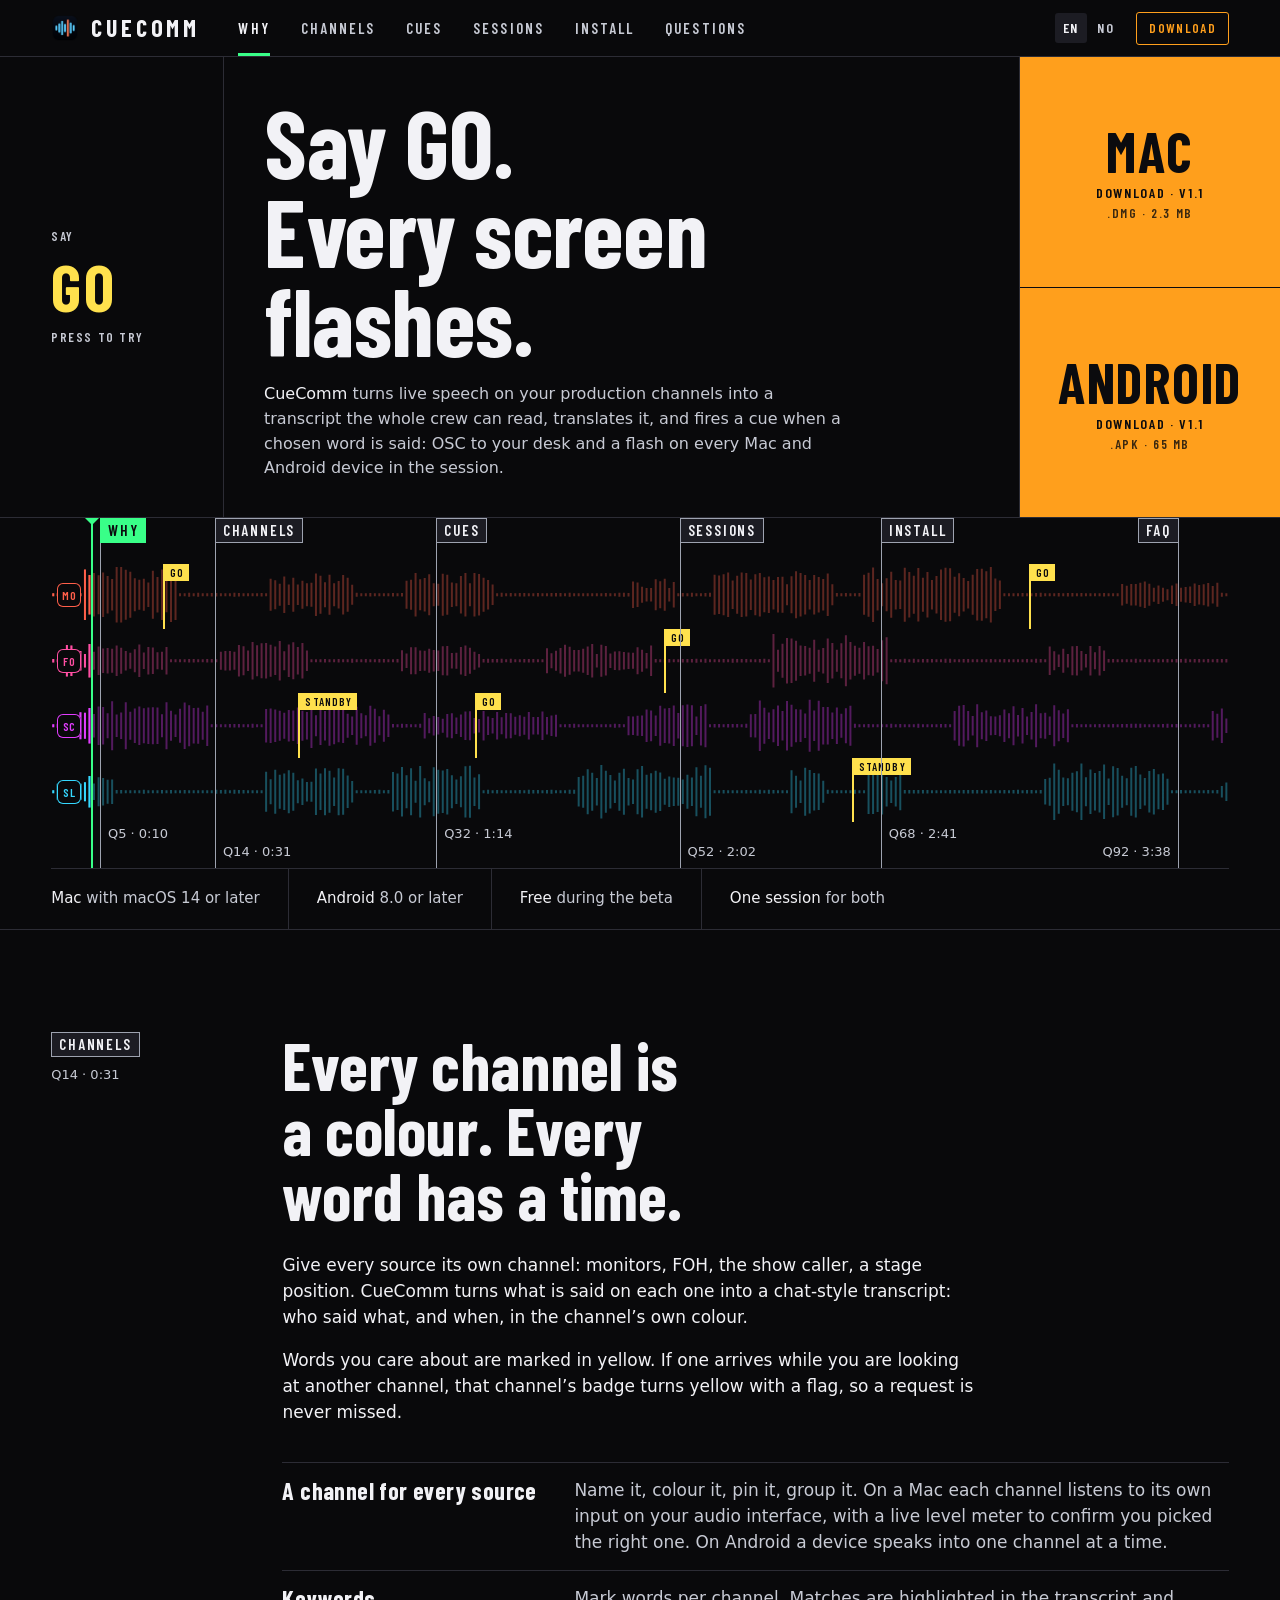
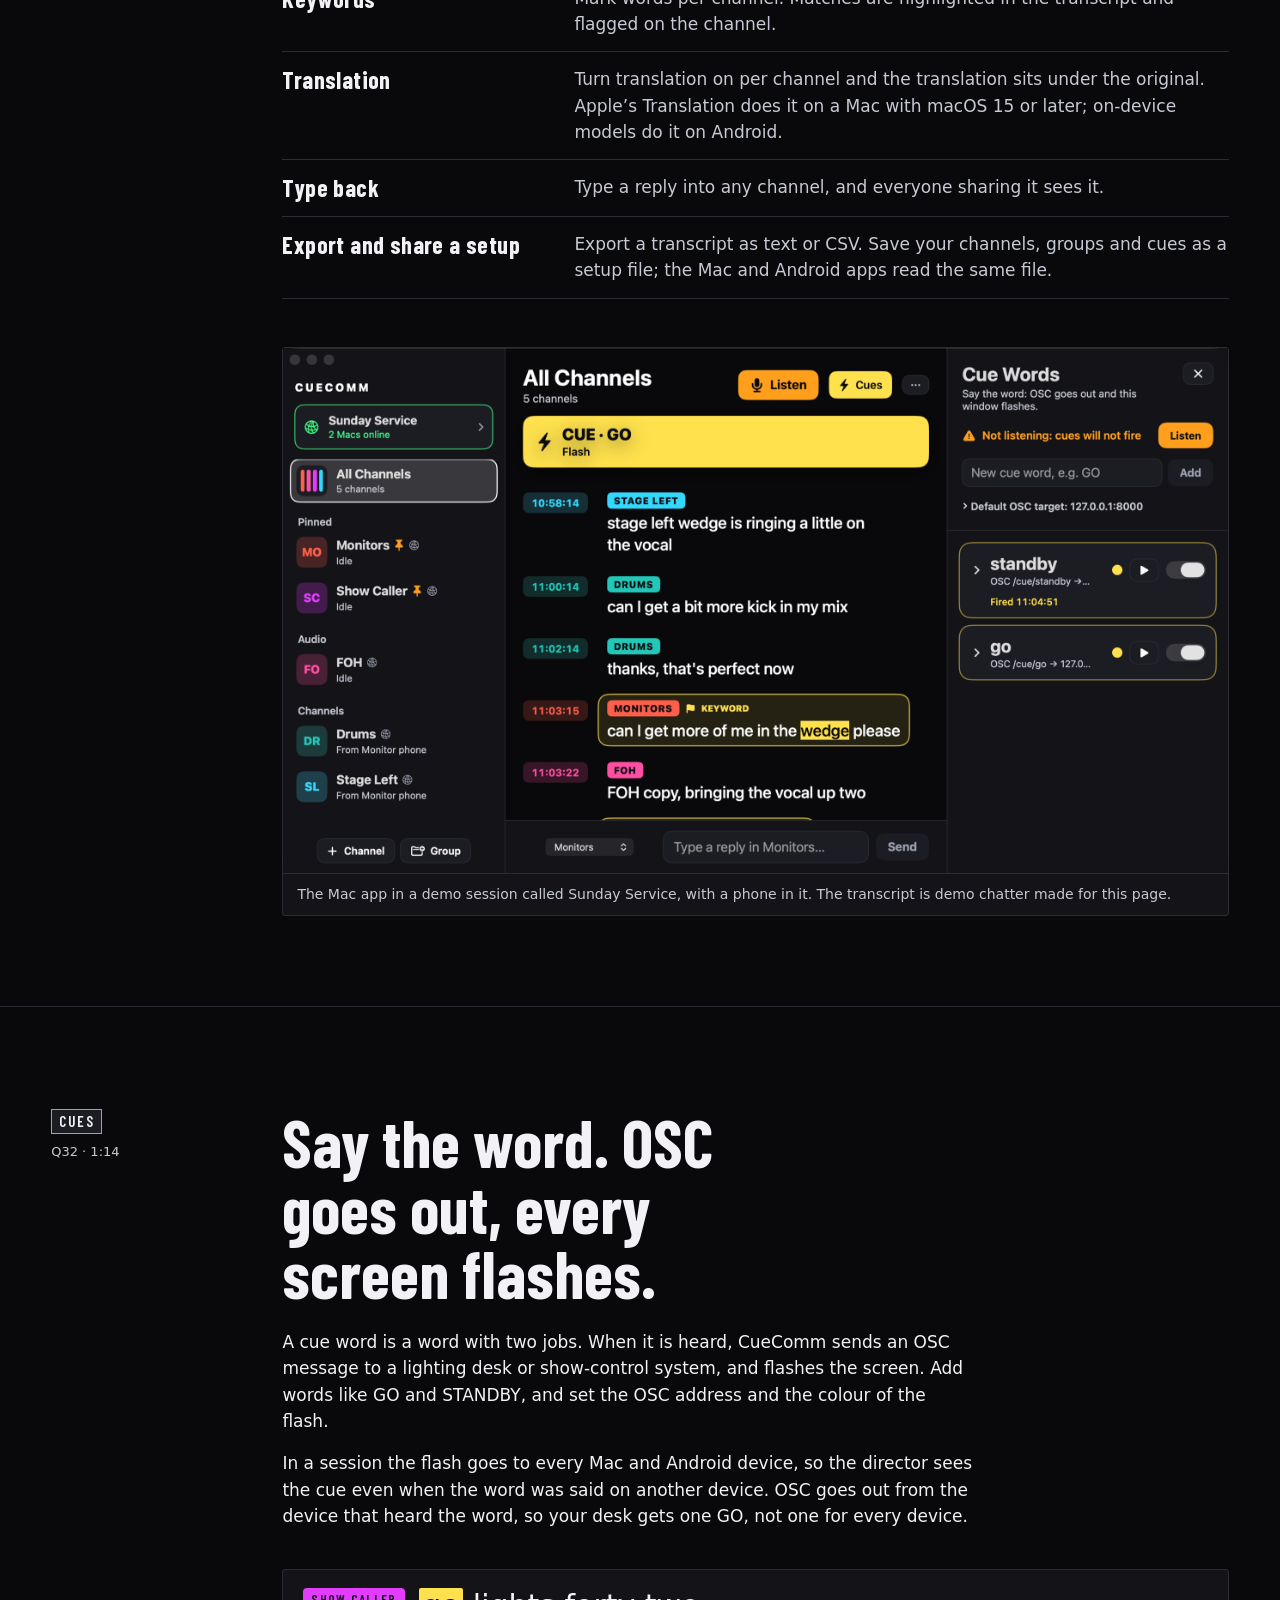
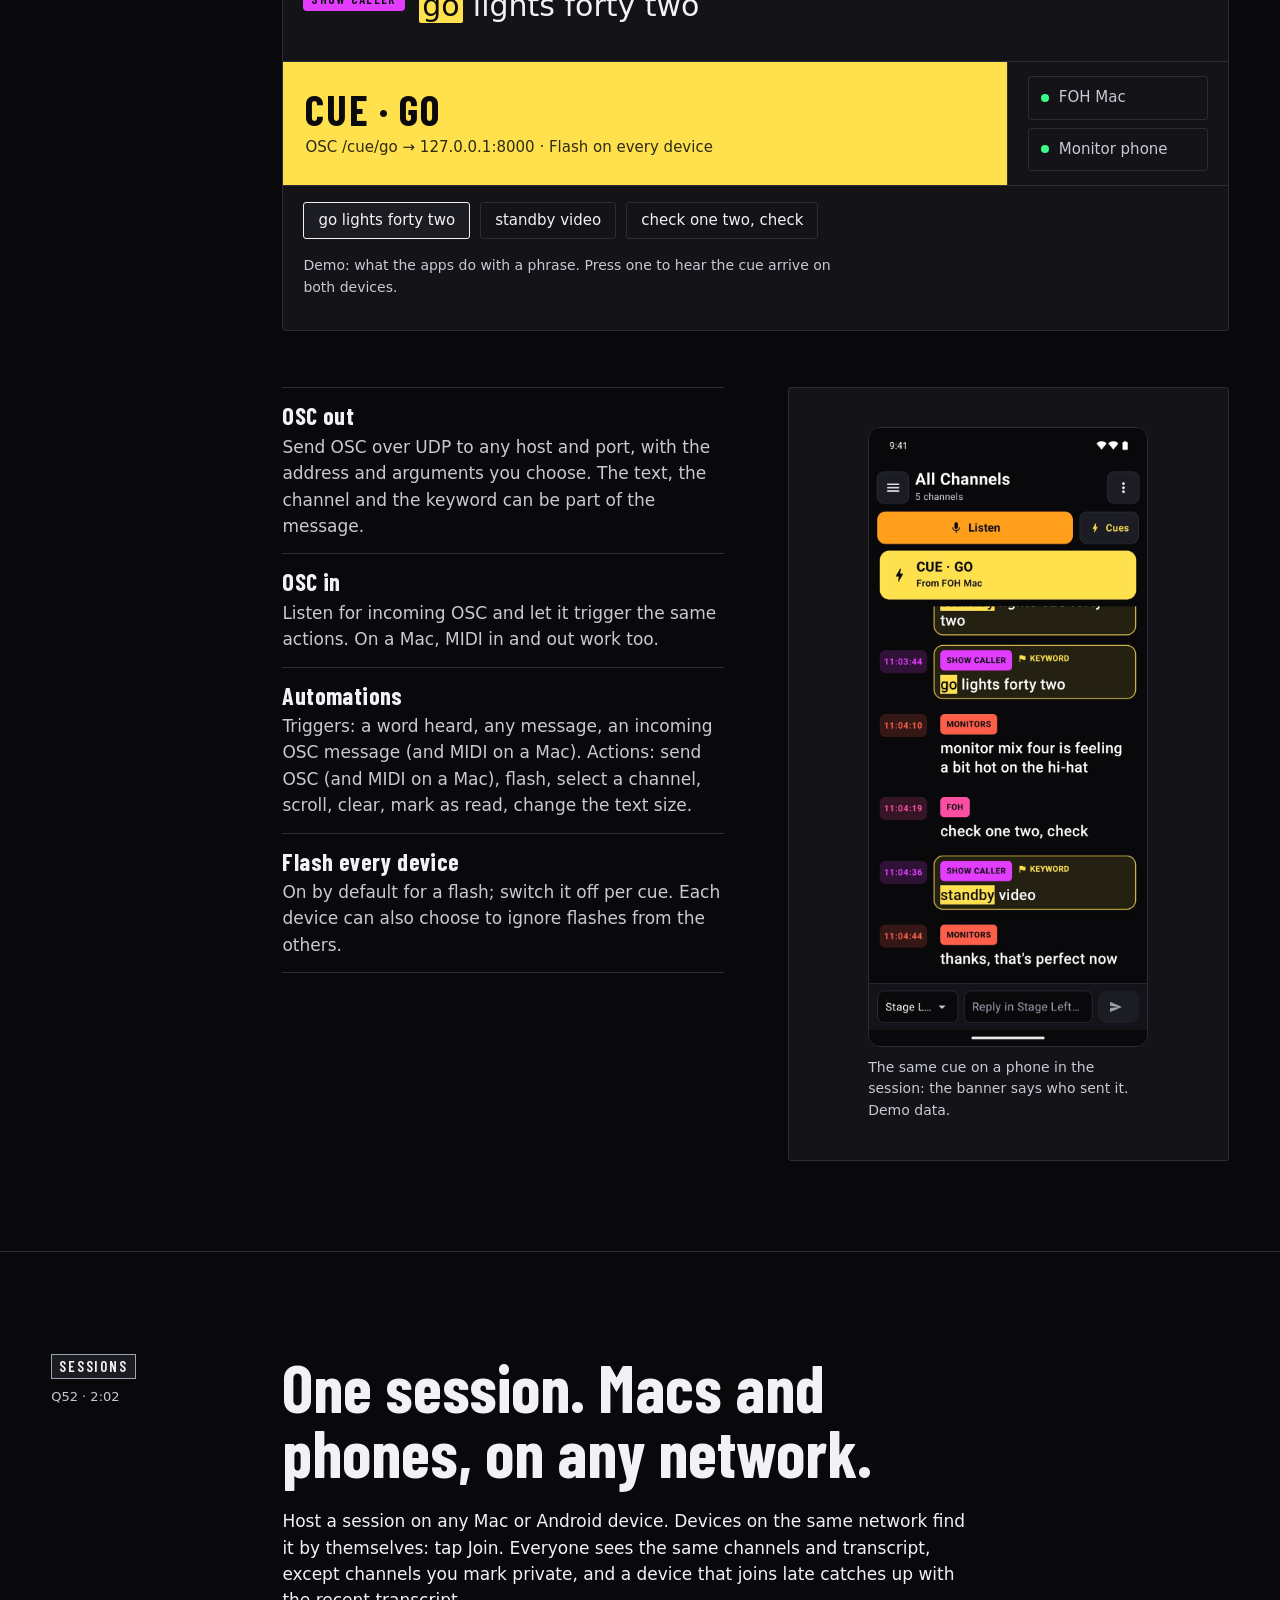
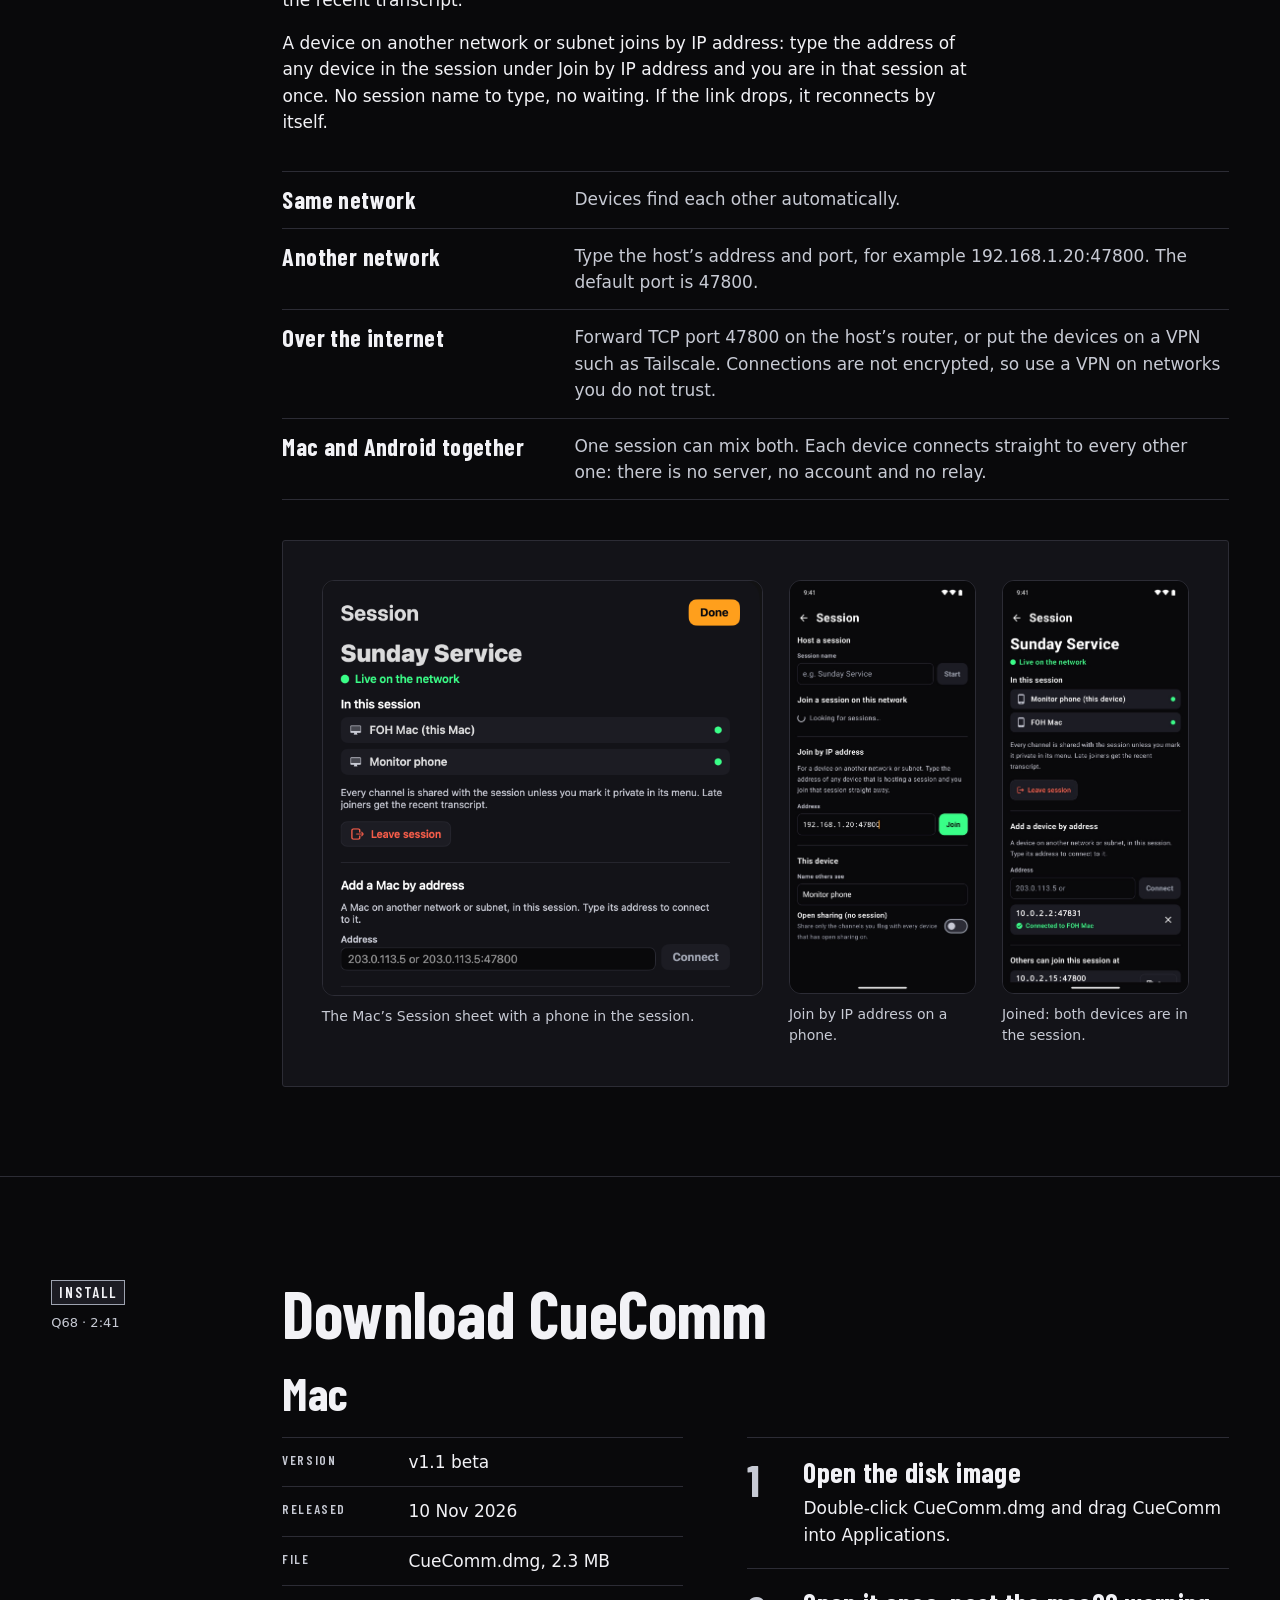
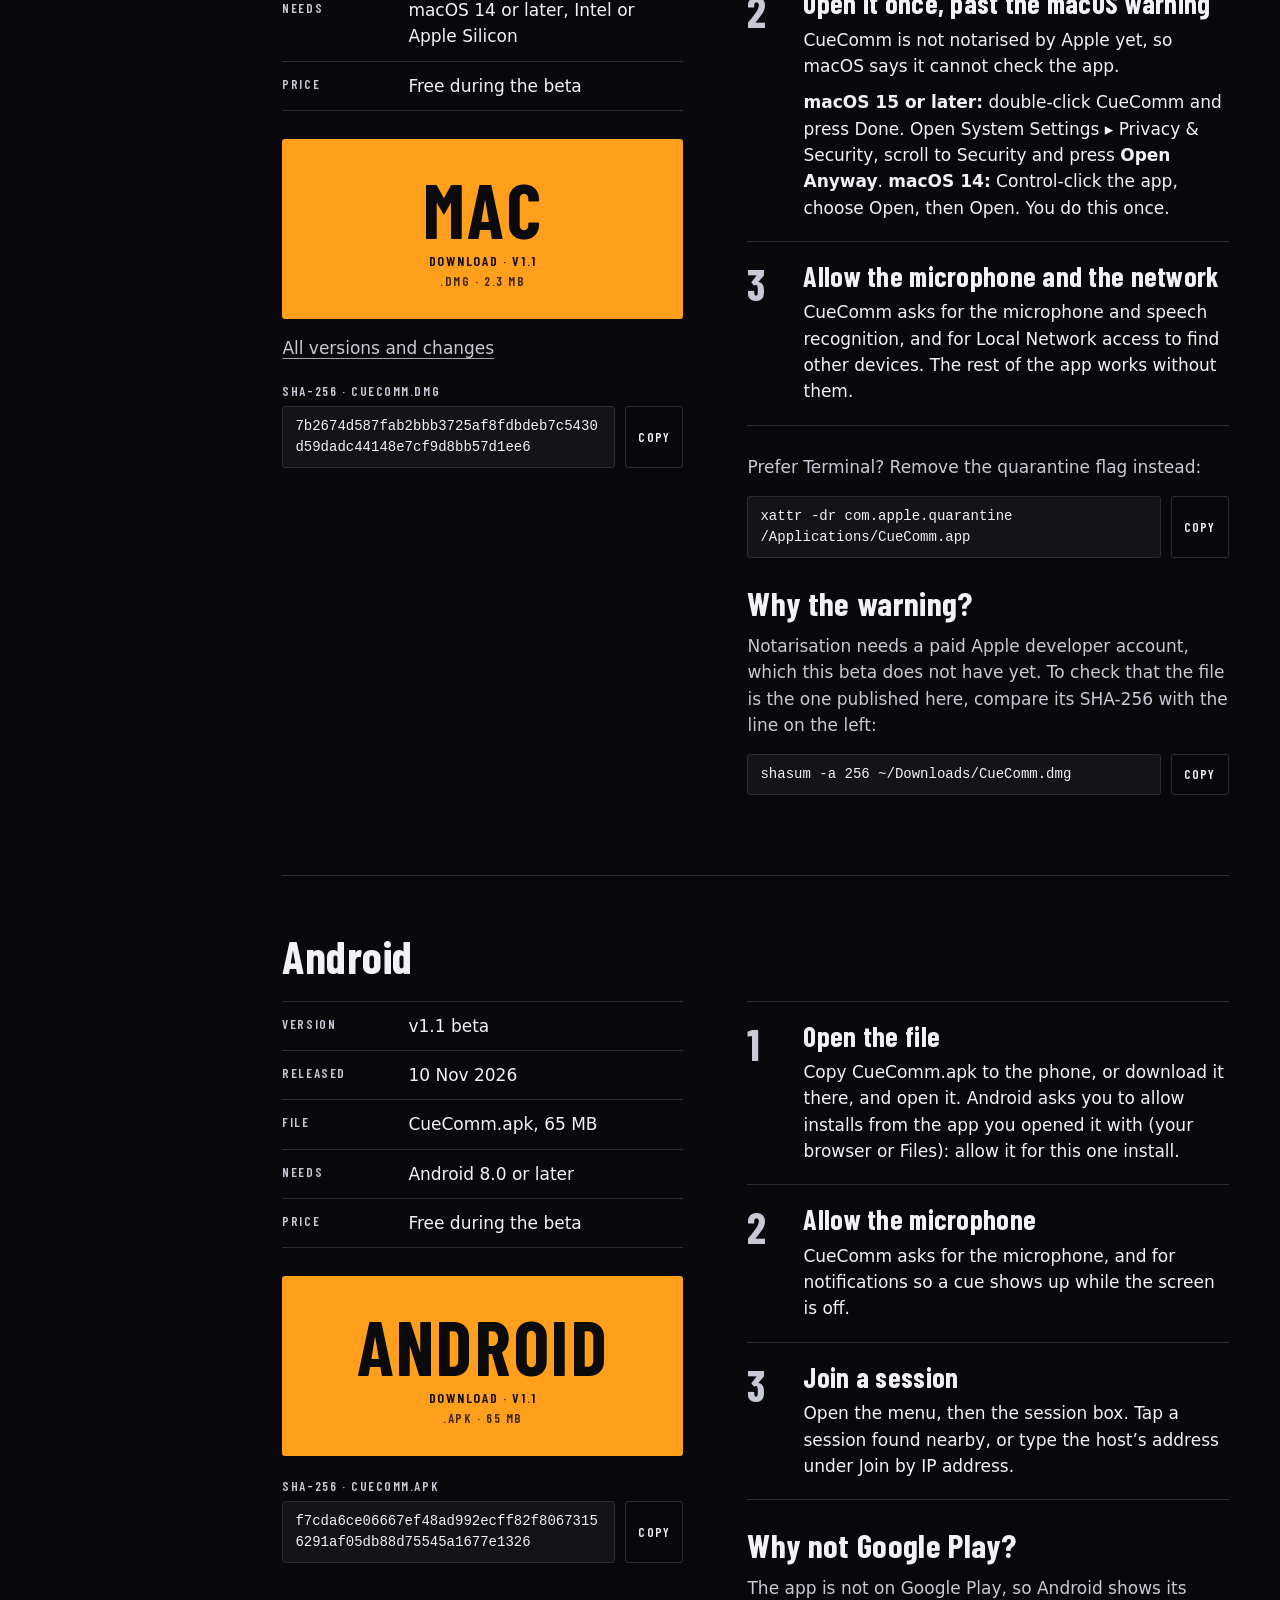
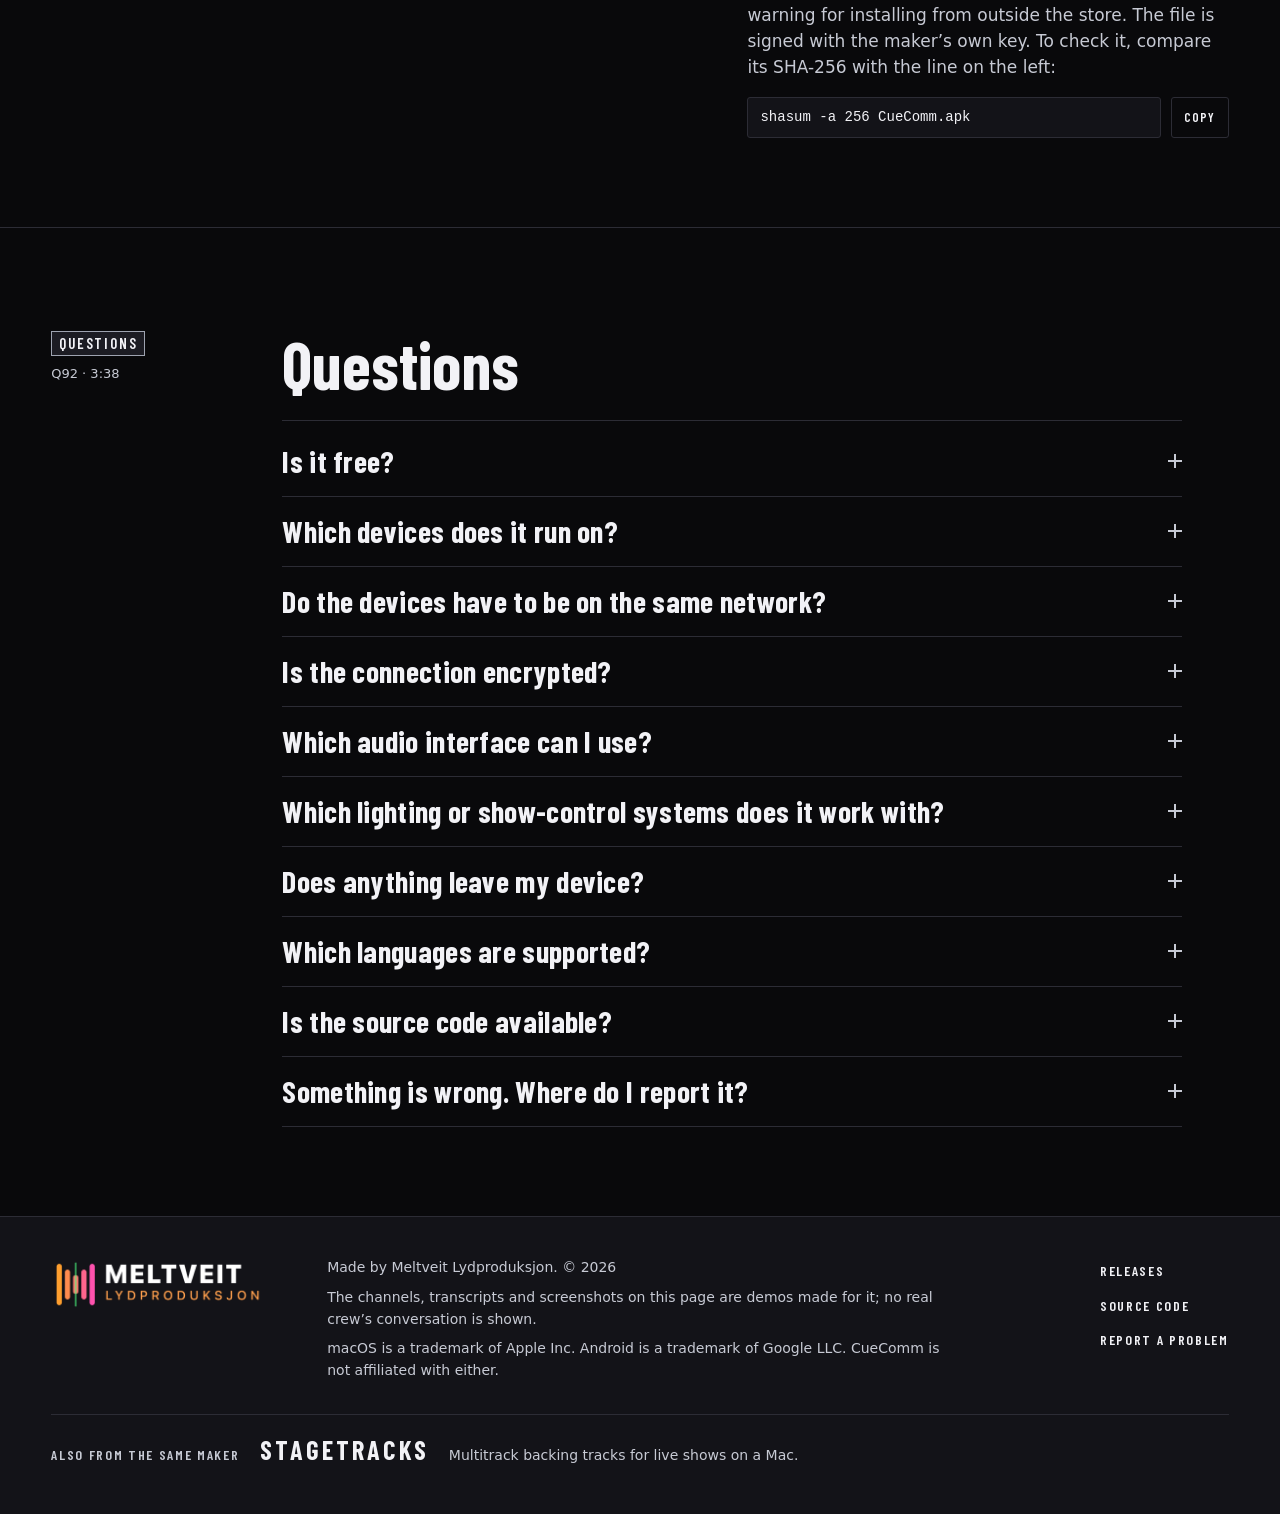
==== commit c0f1ccd6: "CueComm 1.1: better input from soundcards such as Dante Virtual Soundcard Co-Authored-By: Claude Son" ====
--- a/docs/index.html
+++ b/docs/index.html
@@ -20,11 +20,11 @@
 <div class="flash" aria-hidden="true"></div>
 <div class="cuebar" role="status"><b></b><span></span></div>
 <main id="main">
-<section class="hero" id="why" data-part="why" aria-label="CueComm"><div class="call"><button class="nx" type="button" data-fire data-title="CUE · GO" data-detail="OSC /cue/go · Flash on every device in the session" aria-label="Try it: fire a GO cue. The page flashes."><span class="lab">Say</span><span class="cue">GO</span><span class="lab">Press to try</span></button><div class="mid"><h1>Say GO.<br>Every screen flashes.</h1><p class="lead"><b>CueComm</b> turns live speech on your production channels into a transcript the whole crew can read, translates it, and fires a cue when a chosen word is said: OSC to your desk and a flash on every Mac and Android device in the session.</p></div><div class="keys"><a class="key" href="https://github.com/The13ThMoose/CueComm/releases/latest/download/CueComm.dmg" data-os="mac"><b>MAC</b><span>Download · v1.0</span><span>.dmg · 2.2 MB</span></a><a class="key" href="https://github.com/The13ThMoose/CueComm/releases/latest/download/CueComm.apk" data-os="android"><b>ANDROID</b><span>Download · v1.0</span><span>.apk · 65 MB</span></a></div></div><nav class="map hero-map" aria-label="Session map"><div class="lanes" aria-hidden="true"><div class="lane"><i class="lc">MO</i><svg class="r dense" viewBox="0 0 1200 60" preserveAspectRatio="none"><use href="#ld0"/></svg><svg class="r sparse" viewBox="0 0 1200 60" preserveAspectRatio="none"><use href="#ls0"/></svg><svg class="p dense" viewBox="0 0 1200 60" preserveAspectRatio="none"><use href="#ld0"/></svg><svg class="p sparse" viewBox="0 0 1200 60" preserveAspectRatio="none"><use href="#ls0"/></svg></div><div class="lane"><i class="lc">FO</i><svg class="r dense" viewBox="0 0 1200 60" preserveAspectRatio="none"><use href="#ld1"/></svg><svg class="r sparse" viewBox="0 0 1200 60" preserveAspectRatio="none"><use href="#ls1"/></svg><svg class="p dense" viewBox="0 0 1200 60" preserveAspectRatio="none"><use href="#ld1"/></svg><svg class="p sparse" viewBox="0 0 1200 60" preserveAspectRatio="none"><use href="#ls1"/></svg></div><div class="lane"><i class="lc">SC</i><svg class="r dense" viewBox="0 0 1200 60" preserveAspectRatio="none"><use href="#ld2"/></svg><svg class="r sparse" viewBox="0 0 1200 60" preserveAspectRatio="none"><use href="#ls2"/></svg><svg class="p dense" viewBox="0 0 1200 60" preserveAspectRatio="none"><use href="#ld2"/></svg><svg class="p sparse" viewBox="0 0 1200 60" preserveAspectRatio="none"><use href="#ls2"/></svg></div><div class="lane"><i class="lc">SL</i><svg class="r dense" viewBox="0 0 1200 60" preserveAspectRatio="none"><use href="#ld3"/></svg><svg class="r sparse" viewBox="0 0 1200 60" preserveAspectRatio="none"><use href="#ls3"/></svg><svg class="p dense" viewBox="0 0 1200 60" preserveAspectRatio="none"><use href="#ld3"/></svg><svg class="p sparse" viewBox="0 0 1200 60" preserveAspectRatio="none"><use href="#ls3"/></svg></div><b class="cf" data-q="GO" style="left:9.5%;top:0%;height:25%"></b><b class="cf" data-q="STANDBY" style="left:21%;top:50%;height:25%"></b><b class="cf" data-q="GO" style="left:36%;top:50%;height:25%"></b><b class="cf" data-q="GO" style="left:52%;top:25%;height:25%"></b><b class="cf" data-q="STANDBY" style="left:68%;top:75%;height:25%"></b><b class="cf" data-q="GO" style="left:83%;top:0%;height:25%"></b></div><a class="fl on" href="#why" data-f="why" title="Why" style="--f:3.5%"><em>Why</em><small data-bar="Q">Q4 · 0:07</small></a><a class="fl" href="#channels" data-f="channels" title="Channels" style="--f:14%"><em>Channels</em><small data-bar="Q">Q14 · 0:31</small></a><a class="fl" href="#cues" data-f="cues" title="Cues" style="--f:30%"><em>Cues</em><small data-bar="Q">Q29 · 1:07</small></a><a class="fl" href="#sessions" data-f="sessions" title="Sessions" style="--f:52%"><em>Sessions</em><small data-bar="Q">Q50 · 1:58</small></a><a class="fl" href="#install" data-f="install" title="Install" style="--f:74%"><em>Install</em><small data-bar="Q">Q71 · 2:48</small></a><a class="fl flip" href="#faq" data-f="faq" title="Questions" style="--f:90%"><em>FAQ</em><small data-bar="Q">Q87 · 3:26</small></a><div class="ph"></div></nav><ul class="reqs"><li><b>Mac</b> with macOS 14 or later</li><li><b>Android</b> 8.0 or later</li><li><b>Free</b> during the beta</li><li><b>One session</b> for both</li></ul></section>
+<section class="hero" id="why" data-part="why" aria-label="CueComm"><div class="call"><button class="nx" type="button" data-fire data-title="CUE · GO" data-detail="OSC /cue/go · Flash on every device in the session" aria-label="Try it: fire a GO cue. The page flashes."><span class="lab">Say</span><span class="cue">GO</span><span class="lab">Press to try</span></button><div class="mid"><h1>Say GO.<br>Every screen flashes.</h1><p class="lead"><b>CueComm</b> turns live speech on your production channels into a transcript the whole crew can read, translates it, and fires a cue when a chosen word is said: OSC to your desk and a flash on every Mac and Android device in the session.</p></div><div class="keys"><a class="key" href="https://github.com/The13ThMoose/CueComm/releases/latest/download/CueComm.dmg" data-os="mac"><b>MAC</b><span>Download · v1.1</span><span>.dmg · 2.3 MB</span></a><a class="key" href="https://github.com/The13ThMoose/CueComm/releases/latest/download/CueComm.apk" data-os="android"><b>ANDROID</b><span>Download · v1.1</span><span>.apk · 65 MB</span></a></div></div><nav class="map hero-map" aria-label="Session map"><div class="lanes" aria-hidden="true"><div class="lane"><i class="lc">MO</i><svg class="r dense" viewBox="0 0 1200 60" preserveAspectRatio="none"><use href="#ld0"/></svg><svg class="r sparse" viewBox="0 0 1200 60" preserveAspectRatio="none"><use href="#ls0"/></svg><svg class="p dense" viewBox="0 0 1200 60" preserveAspectRatio="none"><use href="#ld0"/></svg><svg class="p sparse" viewBox="0 0 1200 60" preserveAspectRatio="none"><use href="#ls0"/></svg></div><div class="lane"><i class="lc">FO</i><svg class="r dense" viewBox="0 0 1200 60" preserveAspectRatio="none"><use href="#ld1"/></svg><svg class="r sparse" viewBox="0 0 1200 60" preserveAspectRatio="none"><use href="#ls1"/></svg><svg class="p dense" viewBox="0 0 1200 60" preserveAspectRatio="none"><use href="#ld1"/></svg><svg class="p sparse" viewBox="0 0 1200 60" preserveAspectRatio="none"><use href="#ls1"/></svg></div><div class="lane"><i class="lc">SC</i><svg class="r dense" viewBox="0 0 1200 60" preserveAspectRatio="none"><use href="#ld2"/></svg><svg class="r sparse" viewBox="0 0 1200 60" preserveAspectRatio="none"><use href="#ls2"/></svg><svg class="p dense" viewBox="0 0 1200 60" preserveAspectRatio="none"><use href="#ld2"/></svg><svg class="p sparse" viewBox="0 0 1200 60" preserveAspectRatio="none"><use href="#ls2"/></svg></div><div class="lane"><i class="lc">SL</i><svg class="r dense" viewBox="0 0 1200 60" preserveAspectRatio="none"><use href="#ld3"/></svg><svg class="r sparse" viewBox="0 0 1200 60" preserveAspectRatio="none"><use href="#ls3"/></svg><svg class="p dense" viewBox="0 0 1200 60" preserveAspectRatio="none"><use href="#ld3"/></svg><svg class="p sparse" viewBox="0 0 1200 60" preserveAspectRatio="none"><use href="#ls3"/></svg></div><b class="cf" data-q="GO" style="left:9.5%;top:0%;height:25%"></b><b class="cf" data-q="STANDBY" style="left:21%;top:50%;height:25%"></b><b class="cf" data-q="GO" style="left:36%;top:50%;height:25%"></b><b class="cf" data-q="GO" style="left:52%;top:25%;height:25%"></b><b class="cf" data-q="STANDBY" style="left:68%;top:75%;height:25%"></b><b class="cf" data-q="GO" style="left:83%;top:0%;height:25%"></b></div><a class="fl on" href="#why" data-f="why" title="Why" style="--f:3.5%"><em>Why</em><small data-bar="Q">Q4 · 0:07</small></a><a class="fl" href="#channels" data-f="channels" title="Channels" style="--f:14%"><em>Channels</em><small data-bar="Q">Q14 · 0:31</small></a><a class="fl" href="#cues" data-f="cues" title="Cues" style="--f:30%"><em>Cues</em><small data-bar="Q">Q29 · 1:07</small></a><a class="fl" href="#sessions" data-f="sessions" title="Sessions" style="--f:52%"><em>Sessions</em><small data-bar="Q">Q50 · 1:58</small></a><a class="fl" href="#install" data-f="install" title="Install" style="--f:74%"><em>Install</em><small data-bar="Q">Q71 · 2:48</small></a><a class="fl flip" href="#faq" data-f="faq" title="Questions" style="--f:90%"><em>FAQ</em><small data-bar="Q">Q87 · 3:26</small></a><div class="ph"></div></nav><ul class="reqs"><li><b>Mac</b> with macOS 14 or later</li><li><b>Android</b> 8.0 or later</li><li><b>Free</b> during the beta</li><li><b>One session</b> for both</li></ul></section>
 <section class="part" id="channels" data-part="channels" aria-labelledby="channels-h"><div class="in"><div class="gut"><span class="flag">Channels</span><span class="pos" data-bar="Q">Q14 · 0:31</span></div><div class="main"><h2 id="channels-h">Every channel is a colour. Every word has a time.</h2><p>Give every source its own channel: monitors, FOH, the show caller, a stage position. CueComm turns what is said on each one into a chat-style transcript: who said what, and when, in the channel’s own colour.</p><p>Words you care about are marked in yellow. If one arrives while you are looking at another channel, that channel’s badge turns yellow with a flag, so a request is never missed.</p><dl class="rows"><div><dt>A channel for every source</dt><dd>Name it, colour it, pin it, group it. On a Mac each channel listens to its own input on your audio interface, with a live level meter to confirm you picked the right one. On Android a device speaks into one channel at a time.</dd></div><div><dt>Keywords</dt><dd>Mark words per channel. Matches are highlighted in the transcript and flagged on the channel.</dd></div><div><dt>Translation</dt><dd>Turn translation on per channel and the translation sits under the original. Apple’s Translation does it on a Mac with macOS 15 or later; on-device models do it on Android.</dd></div><div><dt>Type back</dt><dd>Type a reply into any channel, and everyone sharing it sees it.</dd></div><div><dt>Export and share a setup</dt><dd>Export a transcript as text or CSV. Save your channels, groups and cues as a setup file; the Mac and Android apps read the same file.</dd></div></dl><figure class="shot"><div class="pan"><img src="assets/img/app-mac.png" alt="The CueComm Mac app in a session: channels on the left, the transcript with keywords marked in yellow, a CUE · GO banner on top and the cue words panel on the right." width="2200" height="1224" loading="lazy" decoding="async"></div><figcaption>The Mac app in a demo session called Sunday Service, with a phone in it. The transcript is demo chatter made for this page.</figcaption></figure></div></div></section>
 <section class="part" id="cues" data-part="cues" aria-labelledby="cues-h"><div class="in"><div class="gut"><span class="flag">Cues</span><span class="pos" data-bar="Q">Q29 · 1:07</span></div><div class="main"><h2 id="cues-h">Say the word. OSC goes out, every screen flashes.</h2><p>A cue word is a word with two jobs. When it is heard, CueComm sends an OSC message to a lighting desk or show-control system, and flashes the screen. Add words like GO and STANDBY, and set the OSC address and the colour of the flash.</p><p>In a session the flash goes to every Mac and Android device, so the director sees the cue even when the word was said on another device. OSC goes out from the device that heard the word, so your desk gets one GO, not one for every device.</p><div class="demo" data-demo data-cue-label="CUE" data-idle-title="NO CUE"><div class="heard"><span class="hue">Show Caller</span><q data-heard></q></div><div class="out"><div class="banner" data-state="idle" aria-live="polite"><div><span class="t">NO CUE</span><span class="d"></span></div></div><div class="devs"><div class="dev"><i></i>FOH Mac</div><div class="dev"><i></i>Monitor phone</div></div></div><div class="chips" role="group" aria-label="Show Caller"><button class="chip" type="button" aria-pressed="true" data-text="go lights forty two" data-hit="go" data-cue="go" data-detail="OSC /cue/go → 127.0.0.1:8000 · Flash on every device">go lights forty two</button><button class="chip" type="button" aria-pressed="false" data-text="standby video" data-hit="standby" data-cue="standby" data-detail="OSC /cue/standby → 127.0.0.1:8000 · Flash on every device">standby video</button><button class="chip" type="button" aria-pressed="false" data-text="check one two, check" data-hit="" data-cue="" data-detail="No cue word in this line, so nothing fires.">check one two, check</button></div><p class="demo-note">Demo: what the apps do with a phrase. Press one to hear the cue arrive on both devices.</p></div><div class="split"><div><dl class="rows" style="margin-top:0"><div><dt>OSC out</dt><dd>Send OSC over UDP to any host and port, with the address and arguments you choose. The text, the channel and the keyword can be part of the message.</dd></div><div><dt>OSC in</dt><dd>Listen for incoming OSC and let it trigger the same actions. On a Mac, MIDI in and out work too.</dd></div><div><dt>Automations</dt><dd>Triggers: a word heard, any message, an incoming OSC message (and MIDI on a Mac). Actions: send OSC (and MIDI on a Mac), flash, select a channel, scroll, clear, mark as read, change the text size.</dd></div><div><dt>Flash every device</dt><dd>On by default for a flash; switch it off per cue. Each device can also choose to ignore flashes from the others.</dd></div></dl></div><div class="phones"><figure><img src="assets/img/phone-cue.jpg" alt="CueComm on an Android phone: a yellow CUE · GO banner reading From FOH Mac above the transcript." width="750" height="1667" loading="lazy" decoding="async"><figcaption>The same cue on a phone in the session: the banner says who sent it. Demo data.</figcaption></figure></div></div></div></div></section>
 <section class="part" id="sessions" data-part="sessions" aria-labelledby="sessions-h"><div class="in"><div class="gut"><span class="flag">Sessions</span><span class="pos" data-bar="Q">Q50 · 1:58</span></div><div class="main"><h2 id="sessions-h">One session. Macs and phones, on any network.</h2><p>Host a session on any Mac or Android device. Devices on the same network find it by themselves: tap Join. Everyone sees the same channels and transcript, except channels you mark private, and a device that joins late catches up with the recent transcript.</p><p>A device on another network or subnet joins by IP address: type the address of any device in the session under Join by IP address and you are in that session at once. No session name to type, no waiting. If the link drops, it reconnects by itself.</p><dl class="rows"><div><dt>Same network</dt><dd>Devices find each other automatically.</dd></div><div><dt>Another network</dt><dd>Type the host’s address and port, for example 192.168.1.20:47800. The default port is 47800.</dd></div><div><dt>Over the internet</dt><dd>Forward TCP port 47800 on the host’s router, or put the devices on a VPN such as Tailscale. Connections are not encrypted, so use a VPN on networks you do not trust.</dd></div><div><dt>Mac and Android together</dt><dd>One session can mix both. Each device connects straight to every other one: there is no server, no account and no relay.</dd></div></dl><div class="phones trio"><figure style="flex:1.06 1 0"><img src="assets/img/app-mac-session.png" alt="The Session sheet of the Mac app: Sunday Service is live with two devices, and an address field for adding a device on another network." width="1240" height="1170" loading="lazy" decoding="async"><figcaption>The Mac’s Session sheet with a phone in the session.</figcaption></figure><figure style="flex:.45 1 0"><img src="assets/img/phone-join.jpg" alt="The Android Session screen with a session found nearby and the Join by IP address field filled in with an address." width="750" height="1667" loading="lazy" decoding="async"><figcaption>Join by IP address on a phone.</figcaption></figure><figure style="flex:.45 1 0"><img src="assets/img/phone-live.jpg" alt="The Android Session screen after joining: Sunday Service is live with the phone and a Mac, and the address shows Connected to FOH Mac." width="750" height="1667" loading="lazy" decoding="async"><figcaption>Joined: both devices are in the session.</figcaption></figure></div></div></div></section>
-<section class="part" id="install" data-part="install" aria-labelledby="install-h"><div class="in"><div class="gut"><span class="flag">Install</span><span class="pos" data-bar="Q">Q71 · 2:48</span></div><div class="main"><h2 id="install-h">Download CueComm</h2><div class="plat"><h3>Mac</h3><div><dl class="facts"><div><dt>Version</dt><dd>v1.0 beta</dd></div><div><dt>Released</dt><dd>29 Oct 2026</dd></div><div><dt>File</dt><dd>CueComm.dmg, 2.2 MB</dd></div><div><dt>Needs</dt><dd>macOS 14 or later, Intel or Apple Silicon</dd></div><div><dt>Price</dt><dd>Free during the beta</dd></div></dl><a class="key xl" href="https://github.com/The13ThMoose/CueComm/releases/latest/download/CueComm.dmg"><b>MAC</b><span>Download · v1.0</span><span>.dmg · 2.2 MB</span></a><p class="dim" style="margin-top:16px"><a href="https://github.com/The13ThMoose/CueComm/releases">All versions and changes</a></p><div class="sha"><span class="lab">SHA-256 · CueComm.dmg</span><div class="code"><code id="sha-mac">3976cf2bb0a203a7882148412996acbfcf6ec6c1417df579751ae100242994b4</code><button class="btn" type="button" data-copy="sha-mac" data-done="Copied">Copy</button></div></div></div><div><ol class="steps"><li><div><h3>Open the disk image</h3><p>Double-click CueComm.dmg and drag CueComm into Applications.</p></div></li><li><div><h3>Open it once, past the macOS warning</h3><p>CueComm is not notarised by Apple yet, so macOS says it cannot check the app.</p><p><b>macOS 15 or later:</b> double-click CueComm and press Done. Open System Settings ▸ Privacy &amp; Security, scroll to Security and press <b>Open Anyway</b>. <b>macOS 14:</b> Control-click the app, choose Open, then Open. You do this once.</p></div></li><li><div><h3>Allow the microphone and the network</h3><p>CueComm asks for the microphone and speech recognition, and for Local Network access to find other devices. The rest of the app works without them.</p></div></li></ol><div class="why"><p>Prefer Terminal? Remove the quarantine flag instead:</p><div class="code"><code id="xattr">xattr -dr com.apple.quarantine /Applications/CueComm.app</code><button class="btn" type="button" data-copy="xattr" data-done="Copied">Copy</button></div><h3 style="margin-top:28px">Why the warning?</h3><p>Notarisation needs a paid Apple developer account, which this beta does not have yet. To check that the file is the one published here, compare its SHA-256 with the line on the left:</p><div class="code"><code id="shacmd-mac">shasum -a 256 ~/Downloads/CueComm.dmg</code><button class="btn" type="button" data-copy="shacmd-mac" data-done="Copied">Copy</button></div></div></div></div><div class="plat"><h3>Android</h3><div><dl class="facts"><div><dt>Version</dt><dd>v1.0 beta</dd></div><div><dt>Released</dt><dd>29 Oct 2026</dd></div><div><dt>File</dt><dd>CueComm.apk, 65 MB</dd></div><div><dt>Needs</dt><dd>Android 8.0 or later</dd></div><div><dt>Price</dt><dd>Free during the beta</dd></div></dl><a class="key xl" href="https://github.com/The13ThMoose/CueComm/releases/latest/download/CueComm.apk"><b>ANDROID</b><span>Download · v1.0</span><span>.apk · 65 MB</span></a><div class="sha"><span class="lab">SHA-256 · CueComm.apk</span><div class="code"><code id="sha-and">f7cda6ce06667ef48ad992ecff82f80673156291af05db88d75545a1677e1326</code><button class="btn" type="button" data-copy="sha-and" data-done="Copied">Copy</button></div></div></div><div><ol class="steps"><li><div><h3>Open the file</h3><p>Copy CueComm.apk to the phone, or download it there, and open it. Android asks you to allow installs from the app you opened it with (your browser or Files): allow it for this one install.</p></div></li><li><div><h3>Allow the microphone</h3><p>CueComm asks for the microphone, and for notifications so a cue shows up while the screen is off.</p></div></li><li><div><h3>Join a session</h3><p>Open the menu, then the session box. Tap a session found nearby, or type the host’s address under Join by IP address.</p></div></li></ol><div class="why"><h3>Why not Google Play?</h3><p>The app is not on Google Play, so Android shows its warning for installing from outside the store. The file is signed with the maker’s own key. To check it, compare its SHA-256 with the line on the left:</p><div class="code"><code id="shacmd-and">shasum -a 256 CueComm.apk</code><button class="btn" type="button" data-copy="shacmd-and" data-done="Copied">Copy</button></div></div></div></div></div></div></section>
+<section class="part" id="install" data-part="install" aria-labelledby="install-h"><div class="in"><div class="gut"><span class="flag">Install</span><span class="pos" data-bar="Q">Q71 · 2:48</span></div><div class="main"><h2 id="install-h">Download CueComm</h2><div class="plat"><h3>Mac</h3><div><dl class="facts"><div><dt>Version</dt><dd>v1.1 beta</dd></div><div><dt>Released</dt><dd>10 Nov 2026</dd></div><div><dt>File</dt><dd>CueComm.dmg, 2.3 MB</dd></div><div><dt>Needs</dt><dd>macOS 14 or later, Intel or Apple Silicon</dd></div><div><dt>Price</dt><dd>Free during the beta</dd></div></dl><a class="key xl" href="https://github.com/The13ThMoose/CueComm/releases/latest/download/CueComm.dmg"><b>MAC</b><span>Download · v1.1</span><span>.dmg · 2.3 MB</span></a><p class="dim" style="margin-top:16px"><a href="https://github.com/The13ThMoose/CueComm/releases">All versions and changes</a></p><div class="sha"><span class="lab">SHA-256 · CueComm.dmg</span><div class="code"><code id="sha-mac">7b2674d587fab2bbb3725af8fdbdeb7c5430d59dadc44148e7cf9d8bb57d1ee6</code><button class="btn" type="button" data-copy="sha-mac" data-done="Copied">Copy</button></div></div></div><div><ol class="steps"><li><div><h3>Open the disk image</h3><p>Double-click CueComm.dmg and drag CueComm into Applications.</p></div></li><li><div><h3>Open it once, past the macOS warning</h3><p>CueComm is not notarised by Apple yet, so macOS says it cannot check the app.</p><p><b>macOS 15 or later:</b> double-click CueComm and press Done. Open System Settings ▸ Privacy &amp; Security, scroll to Security and press <b>Open Anyway</b>. <b>macOS 14:</b> Control-click the app, choose Open, then Open. You do this once.</p></div></li><li><div><h3>Allow the microphone and the network</h3><p>CueComm asks for the microphone and speech recognition, and for Local Network access to find other devices. The rest of the app works without them.</p></div></li></ol><div class="why"><p>Prefer Terminal? Remove the quarantine flag instead:</p><div class="code"><code id="xattr">xattr -dr com.apple.quarantine /Applications/CueComm.app</code><button class="btn" type="button" data-copy="xattr" data-done="Copied">Copy</button></div><h3 style="margin-top:28px">Why the warning?</h3><p>Notarisation needs a paid Apple developer account, which this beta does not have yet. To check that the file is the one published here, compare its SHA-256 with the line on the left:</p><div class="code"><code id="shacmd-mac">shasum -a 256 ~/Downloads/CueComm.dmg</code><button class="btn" type="button" data-copy="shacmd-mac" data-done="Copied">Copy</button></div></div></div></div><div class="plat"><h3>Android</h3><div><dl class="facts"><div><dt>Version</dt><dd>v1.1 beta</dd></div><div><dt>Released</dt><dd>10 Nov 2026</dd></div><div><dt>File</dt><dd>CueComm.apk, 65 MB</dd></div><div><dt>Needs</dt><dd>Android 8.0 or later</dd></div><div><dt>Price</dt><dd>Free during the beta</dd></div></dl><a class="key xl" href="https://github.com/The13ThMoose/CueComm/releases/latest/download/CueComm.apk"><b>ANDROID</b><span>Download · v1.1</span><span>.apk · 65 MB</span></a><div class="sha"><span class="lab">SHA-256 · CueComm.apk</span><div class="code"><code id="sha-and">f7cda6ce06667ef48ad992ecff82f80673156291af05db88d75545a1677e1326</code><button class="btn" type="button" data-copy="sha-and" data-done="Copied">Copy</button></div></div></div><div><ol class="steps"><li><div><h3>Open the file</h3><p>Copy CueComm.apk to the phone, or download it there, and open it. Android asks you to allow installs from the app you opened it with (your browser or Files): allow it for this one install.</p></div></li><li><div><h3>Allow the microphone</h3><p>CueComm asks for the microphone, and for notifications so a cue shows up while the screen is off.</p></div></li><li><div><h3>Join a session</h3><p>Open the menu, then the session box. Tap a session found nearby, or type the host’s address under Join by IP address.</p></div></li></ol><div class="why"><h3>Why not Google Play?</h3><p>The app is not on Google Play, so Android shows its warning for installing from outside the store. The file is signed with the maker’s own key. To check it, compare its SHA-256 with the line on the left:</p><div class="code"><code id="shacmd-and">shasum -a 256 CueComm.apk</code><button class="btn" type="button" data-copy="shacmd-and" data-done="Copied">Copy</button></div></div></div></div></div></div></section>
 <section class="part" id="faq" data-part="faq" aria-labelledby="faq-h"><div class="in"><div class="gut"><span class="flag">Questions</span><span class="pos" data-bar="Q">Q87 · 3:26</span></div><div class="main"><h2 id="faq-h">Questions</h2><div class="faq"><details><summary>Is it free?<i aria-hidden="true"></i></summary><div class="ans"><p>Yes, while it is in beta. What happens after the beta will be announced here.</p></div></details><details><summary>Which devices does it run on?<i aria-hidden="true"></i></summary><div class="ans"><p>Macs with macOS 14 or later, Intel or Apple Silicon, and Android phones and tablets with Android 8.0 or later. There is no iPhone or iPad version yet. This is a beta: so far it has been tested on an Apple Silicon Mac and in an Android 15 emulator, and real phones and Intel Macs are still to be tried.</p></div></details><details><summary>Do the devices have to be on the same network?<i aria-hidden="true"></i></summary><div class="ans"><p>No. On one network they find each other. On different networks, one device types the other’s IP address and joins its session. Over the internet that needs a forwarded port or a VPN.</p></div></details><details><summary>Is the connection encrypted?<i aria-hidden="true"></i></summary><div class="ans"><p>No. Sessions use plain TCP, with no server in between. On a network you do not trust, put the devices on a VPN such as Tailscale.</p></div></details><details><summary>Which audio interface can I use?<i aria-hidden="true"></i></summary><div class="ans"><p>On a Mac, any CoreAudio interface: each channel listens to its own input. On Android, a phone listens through one microphone at a time, so it speaks into one channel; a USB or Bluetooth microphone that Android uses as its input works as usual.</p></div></details><details><summary>Which lighting or show-control systems does it work with?<i aria-hidden="true"></i></summary><div class="ans"><p>Any system that accepts OSC over UDP. You choose the host, port, address and arguments for each cue.</p></div></details><details><summary>Does anything leave my device?<i aria-hidden="true"></i></summary><div class="ans"><p>There is no CueComm server and no account. Transcripts and cues go only to the other devices in your session. On a Mac, speech recognition is set to run on the device wherever the language supports it; you can change that per channel. On Android, recognition prefers the offline language pack; if it is not installed, the phone falls back to Google’s online recogniser, which sends audio to Google. Translation language packs download once and then run on the device.</p></div></details><details><summary>Which languages are supported?<i aria-hidden="true"></i></summary><div class="ans"><p>Speech: the languages your Mac’s or phone’s own speech recogniser supports; you pick one per channel. Translation: the languages Apple’s Translation (Mac) and the on-device translator (Android) offer. The apps themselves are in English; this page comes in English and Norwegian.</p></div></details><details><summary>Is the source code available?<i aria-hidden="true"></i></summary><div class="ans"><p>Yes, on GitHub. No open-source licence has been chosen yet, so by default you may read it but not reuse it.</p></div></details><details><summary>Something is wrong. Where do I report it?<i aria-hidden="true"></i></summary><div class="ans"><p>Open an issue on <a href="https://github.com/The13ThMoose/CueComm/issues">GitHub</a>. Say which macOS or Android version you use and what you did.</p></div></details></div></div></div></section>
 </main>
 <footer class="foot"><div class="foot-in"><img src="assets/img/meltveit-logo.png" alt="Meltveit Lydproduksjon" width="900" height="225" loading="lazy"><div><p>Made by Meltveit Lydproduksjon. © 2026</p><p>The channels, transcripts and screenshots on this page are demos made for it; no real crew’s conversation is shown.</p><p>macOS is a trademark of Apple Inc. Android is a trademark of Google LLC. CueComm is not affiliated with either.</p></div><ul><li><a href="https://github.com/The13ThMoose/CueComm/releases">Releases</a></li><li><a href="https://github.com/The13ThMoose/CueComm">Source code</a></li><li><a href="https://github.com/The13ThMoose/CueComm/issues">Report a problem</a></li></ul><div class="sibling"><span class="lab">Also from the same maker</span><a href="https://the13thmoose.github.io/Stagetracks/">STAGETRACKS</a><span>Multitrack backing tracks for live shows on a Mac.</span></div></div></footer>
